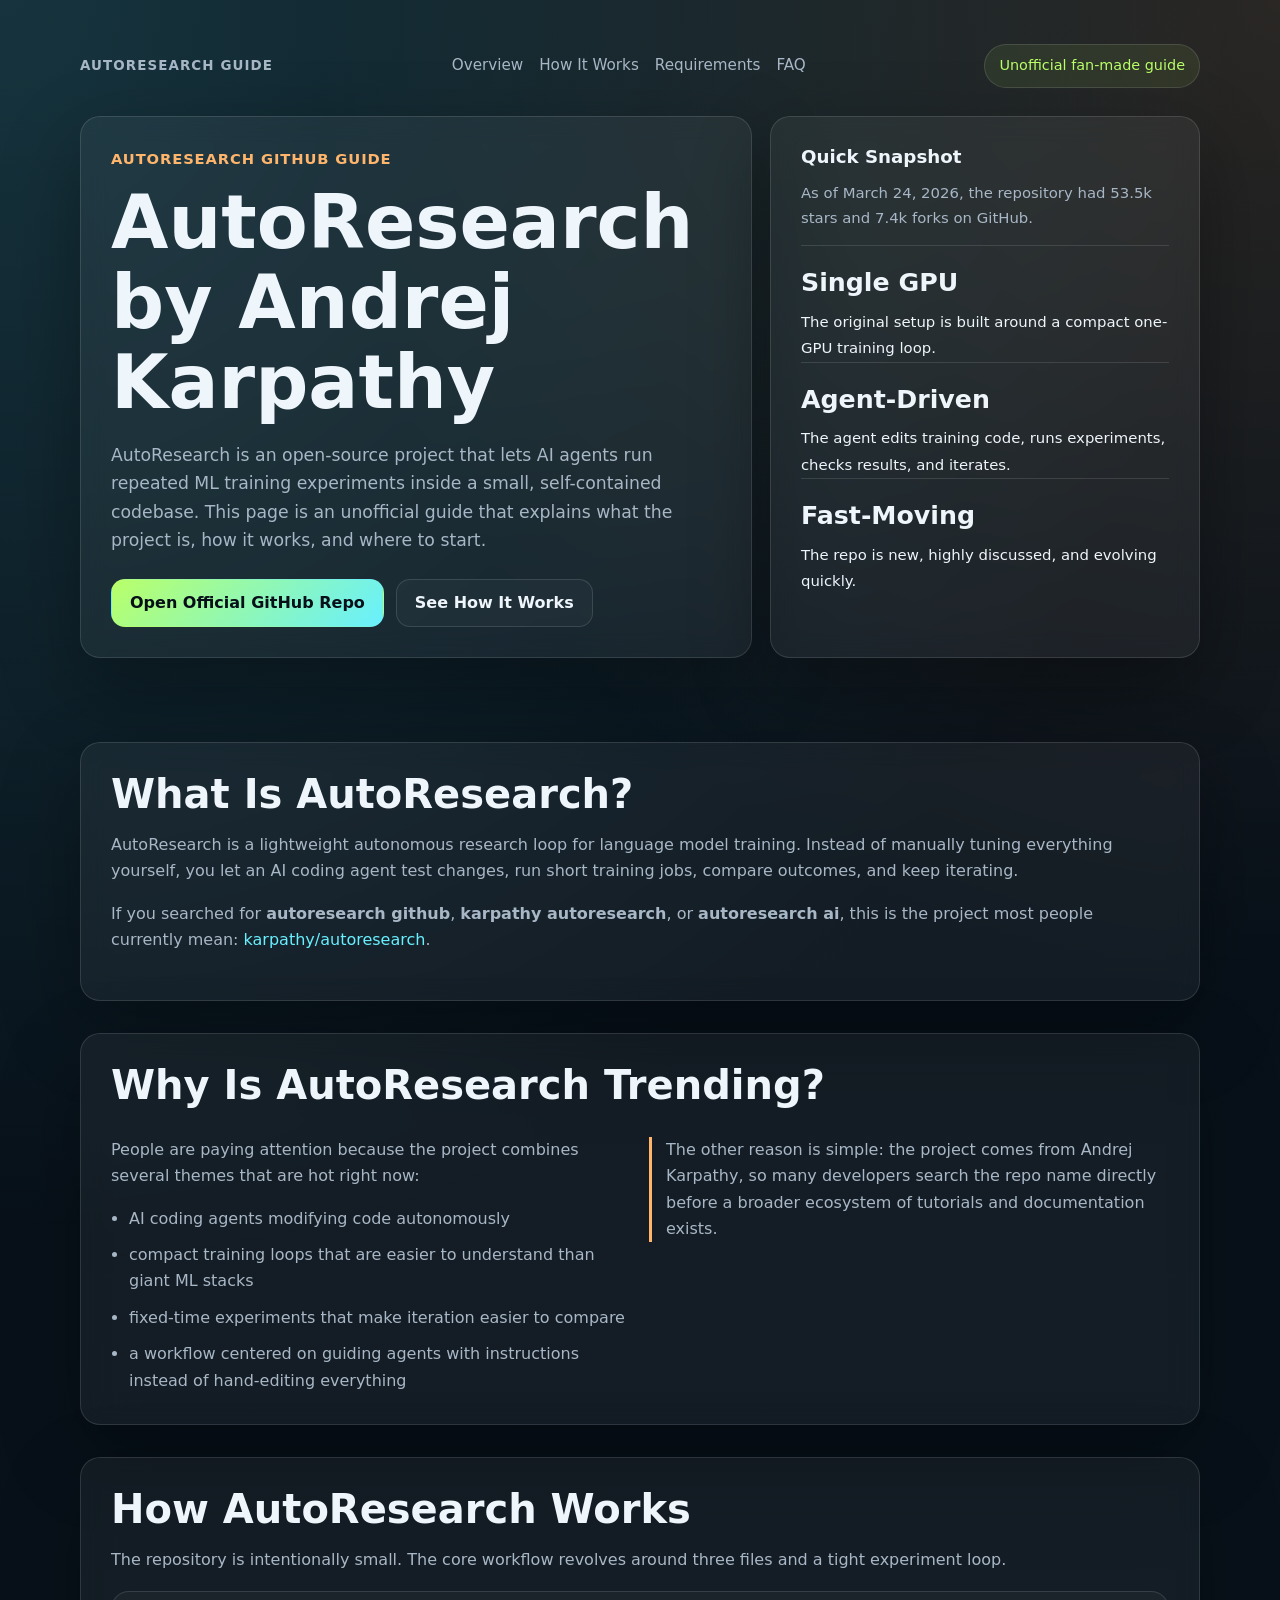
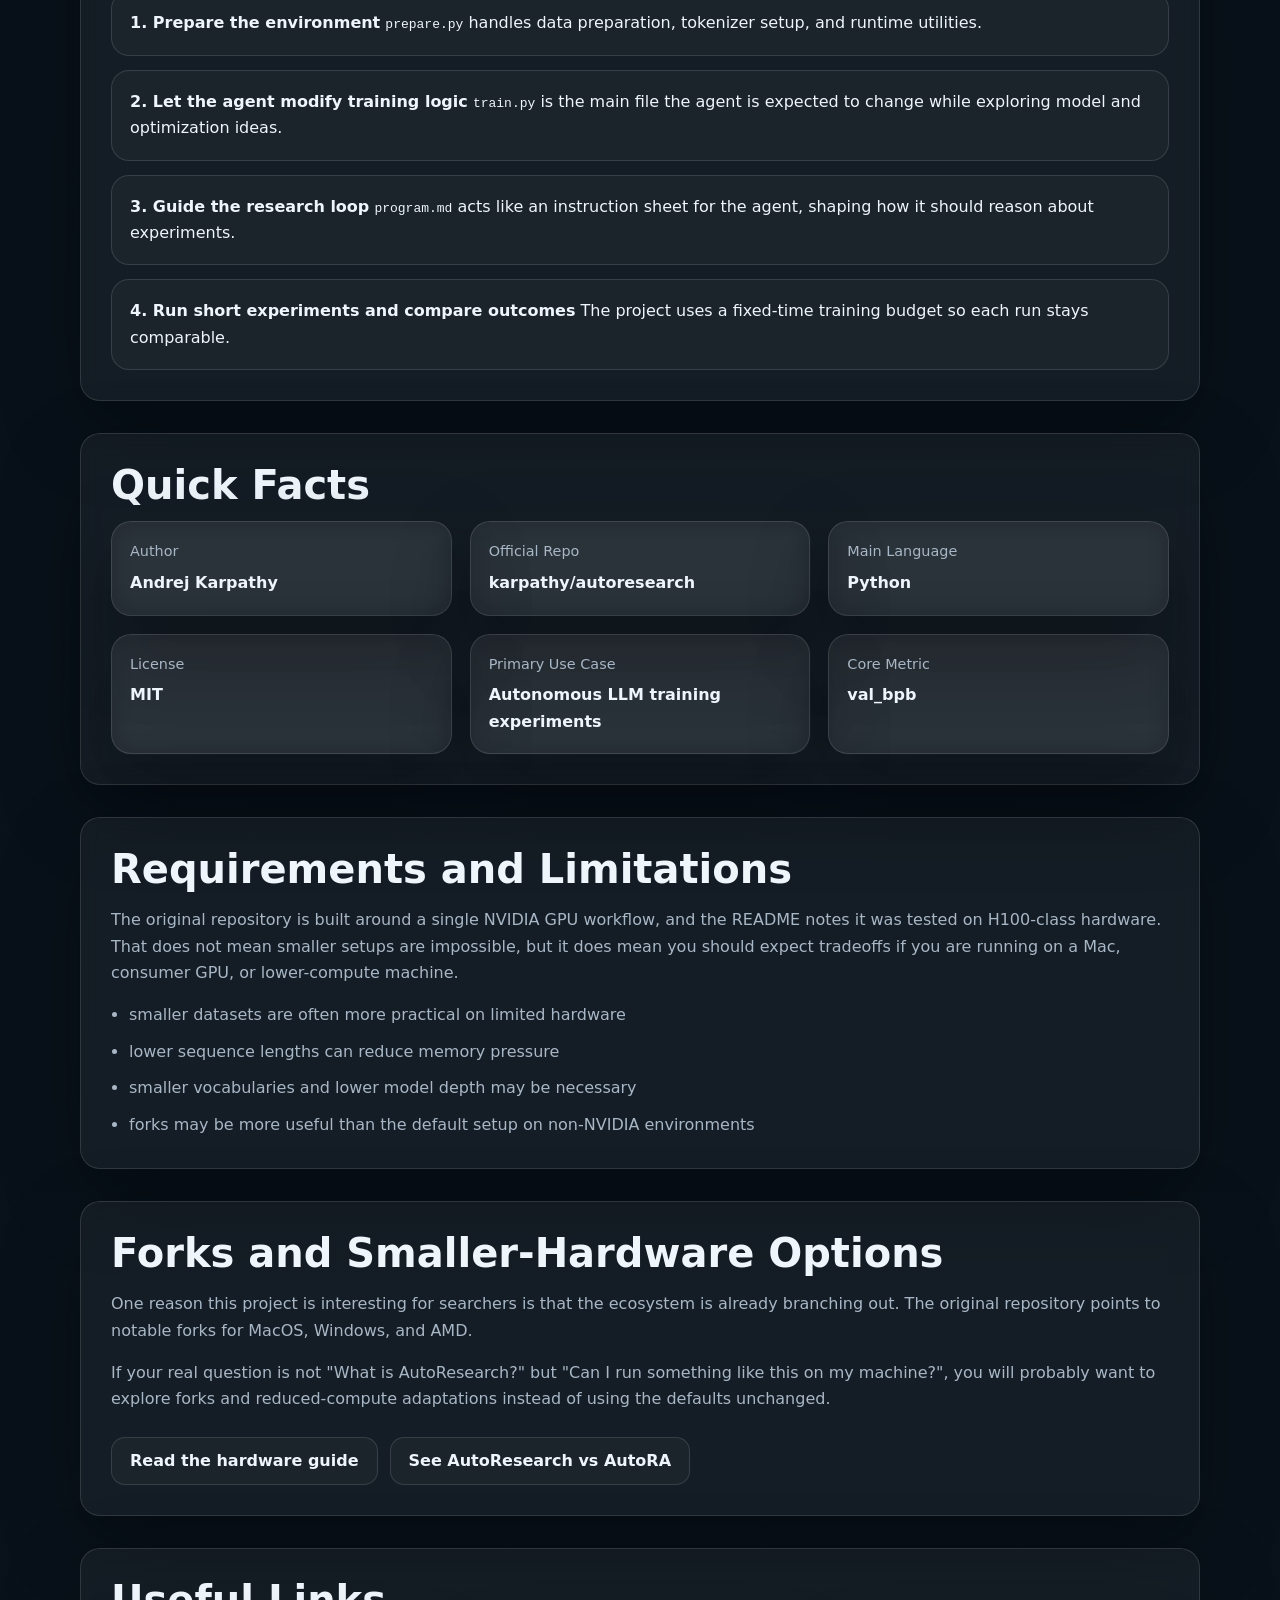
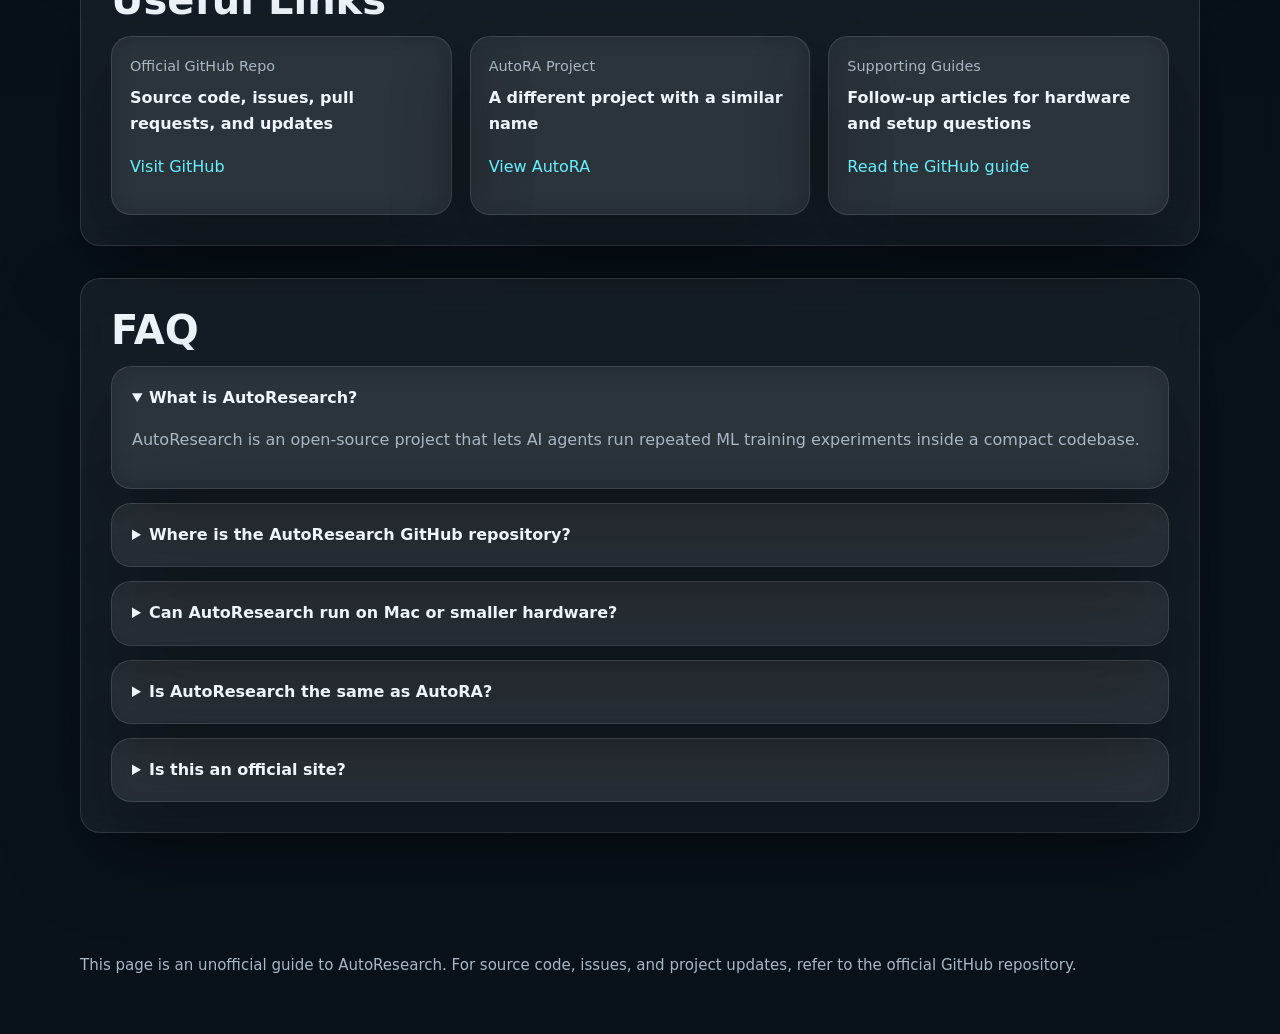
==== index.html @ ba23adde "Initial AutoResearch guide site" ====
<!DOCTYPE html>
<html lang="en">
<head>
  <meta charset="utf-8">
  <meta name="viewport" content="width=device-width, initial-scale=1">
  <title>AutoResearch by Andrej Karpathy: GitHub, How It Works, Setup & Forks</title>
  <meta name="description" content="Learn what AutoResearch is, how Karpathy's GitHub project works, what hardware it needs, notable forks, and where to start.">
  <link rel="canonical" href="https://autoresearch-guide.pages.dev/">
  <meta property="og:title" content="AutoResearch by Andrej Karpathy">
  <meta property="og:description" content="An unofficial guide to Karpathy's AutoResearch project: GitHub link, workflow, requirements, forks, and FAQs.">
  <meta property="og:type" content="website">
  <meta property="og:url" content="https://autoresearch-guide.pages.dev/">
  <meta property="og:site_name" content="AutoResearch Guide">
  <link rel="icon" href="/favicon.svg" type="image/svg+xml">
  <link rel="stylesheet" href="/styles.css">
  <script type="application/ld+json">
    {
      "@context": "https://schema.org",
      "@type": "FAQPage",
      "mainEntity": [
        {
          "@type": "Question",
          "name": "What is AutoResearch?",
          "acceptedAnswer": {
            "@type": "Answer",
            "text": "AutoResearch is an open-source project by Andrej Karpathy that lets AI agents run repeated machine learning experiments inside a compact training setup."
          }
        },
        {
          "@type": "Question",
          "name": "Where is the AutoResearch GitHub repository?",
          "acceptedAnswer": {
            "@type": "Answer",
            "text": "The repository most people are looking for is github.com/karpathy/autoresearch."
          }
        },
        {
          "@type": "Question",
          "name": "Can AutoResearch run on Mac or smaller hardware?",
          "acceptedAnswer": {
            "@type": "Answer",
            "text": "The default setup assumes a single NVIDIA GPU, but many users explore forks and smaller-compute adaptations for Mac, Windows, AMD, and lower-power hardware."
          }
        },
        {
          "@type": "Question",
          "name": "Is AutoResearch the same as AutoRA?",
          "acceptedAnswer": {
            "@type": "Answer",
            "text": "No. AutoResearch by Karpathy and AutoRA are different projects with different goals."
          }
        }
      ]
    }
  </script>
</head>
<body>
  <header class="hero">
    <div class="container">
      <div class="topbar">
        <div class="brand">AutoResearch Guide</div>
        <nav>
          <a href="#what-is-autoresearch">Overview</a>
          <a href="#how-it-works">How It Works</a>
          <a href="#requirements">Requirements</a>
          <a href="#faq">FAQ</a>
        </nav>
        <div class="pill">Unofficial fan-made guide</div>
      </div>

      <div class="hero-grid">
        <div class="hero-copy">
          <div class="eyebrow">AutoResearch GitHub Guide</div>
          <h1>AutoResearch by Andrej Karpathy</h1>
          <p class="lead">
            AutoResearch is an open-source project that lets AI agents run repeated ML training
            experiments inside a small, self-contained codebase. This page is an unofficial guide
            that explains what the project is, how it works, and where to start.
          </p>
          <div class="actions">
            <a class="btn btn-primary" href="https://github.com/karpathy/autoresearch" target="_blank" rel="noopener">Open Official GitHub Repo</a>
            <a class="btn btn-secondary" href="#how-it-works">See How It Works</a>
          </div>
        </div>

        <aside class="hero-side">
          <h3>Quick Snapshot</h3>
          <p class="mini">As of March 24, 2026, the repository had 53.5k stars and 7.4k forks on GitHub.</p>
          <div class="stat">
            <strong>Single GPU</strong>
            <span class="mini">The original setup is built around a compact one-GPU training loop.</span>
          </div>
          <div class="stat">
            <strong>Agent-Driven</strong>
            <span class="mini">The agent edits training code, runs experiments, checks results, and iterates.</span>
          </div>
          <div class="stat">
            <strong>Fast-Moving</strong>
            <span class="mini">The repo is new, highly discussed, and evolving quickly.</span>
          </div>
        </aside>
      </div>
    </div>
  </header>

  <main>
    <section id="what-is-autoresearch">
      <div class="container">
        <div class="card">
          <h2>What Is AutoResearch?</h2>
          <p>
            AutoResearch is a lightweight autonomous research loop for language model training. Instead of
            manually tuning everything yourself, you let an AI coding agent test changes, run short training jobs,
            compare outcomes, and keep iterating.
          </p>
          <p>
            If you searched for <strong>autoresearch github</strong>, <strong>karpathy autoresearch</strong>,
            or <strong>autoresearch ai</strong>, this is the project most people currently mean:
            <a href="https://github.com/karpathy/autoresearch" target="_blank" rel="noopener">karpathy/autoresearch</a>.
          </p>
        </div>
      </div>
    </section>

    <section id="why-trending">
      <div class="container">
        <div class="card">
          <h2>Why Is AutoResearch Trending?</h2>
          <div class="grid-2">
            <div>
              <p>People are paying attention because the project combines several themes that are hot right now:</p>
              <ul>
                <li>AI coding agents modifying code autonomously</li>
                <li>compact training loops that are easier to understand than giant ML stacks</li>
                <li>fixed-time experiments that make iteration easier to compare</li>
                <li>a workflow centered on guiding agents with instructions instead of hand-editing everything</li>
              </ul>
            </div>
            <div>
              <p class="note">
                The other reason is simple: the project comes from Andrej Karpathy, so many developers search the repo
                name directly before a broader ecosystem of tutorials and documentation exists.
              </p>
            </div>
          </div>
        </div>
      </div>
    </section>

    <section id="how-it-works">
      <div class="container">
        <div class="card">
          <h2>How AutoResearch Works</h2>
          <p>
            The repository is intentionally small. The core workflow revolves around three files and a tight experiment loop.
          </p>
          <div class="steps">
            <div class="step">
              <strong>1. Prepare the environment</strong>
              <span><code>prepare.py</code> handles data preparation, tokenizer setup, and runtime utilities.</span>
            </div>
            <div class="step">
              <strong>2. Let the agent modify training logic</strong>
              <span><code>train.py</code> is the main file the agent is expected to change while exploring model and optimization ideas.</span>
            </div>
            <div class="step">
              <strong>3. Guide the research loop</strong>
              <span><code>program.md</code> acts like an instruction sheet for the agent, shaping how it should reason about experiments.</span>
            </div>
            <div class="step">
              <strong>4. Run short experiments and compare outcomes</strong>
              <span>The project uses a fixed-time training budget so each run stays comparable.</span>
            </div>
          </div>
        </div>
      </div>
    </section>

    <section id="quick-facts">
      <div class="container">
        <div class="card">
          <h2>Quick Facts</h2>
          <div class="facts">
            <div class="fact">
              <span class="label">Author</span>
              <strong>Andrej Karpathy</strong>
            </div>
            <div class="fact">
              <span class="label">Official Repo</span>
              <strong>karpathy/autoresearch</strong>
            </div>
            <div class="fact">
              <span class="label">Main Language</span>
              <strong>Python</strong>
            </div>
            <div class="fact">
              <span class="label">License</span>
              <strong>MIT</strong>
            </div>
            <div class="fact">
              <span class="label">Primary Use Case</span>
              <strong>Autonomous LLM training experiments</strong>
            </div>
            <div class="fact">
              <span class="label">Core Metric</span>
              <strong>val_bpb</strong>
            </div>
          </div>
        </div>
      </div>
    </section>

    <section id="requirements">
      <div class="container">
        <div class="card">
          <h2>Requirements and Limitations</h2>
          <p>
            The original repository is built around a single NVIDIA GPU workflow, and the README notes it was tested on
            H100-class hardware. That does not mean smaller setups are impossible, but it does mean you should expect
            tradeoffs if you are running on a Mac, consumer GPU, or lower-compute machine.
          </p>
          <ul>
            <li>smaller datasets are often more practical on limited hardware</li>
            <li>lower sequence lengths can reduce memory pressure</li>
            <li>smaller vocabularies and lower model depth may be necessary</li>
            <li>forks may be more useful than the default setup on non-NVIDIA environments</li>
          </ul>
        </div>
      </div>
    </section>

    <section id="forks">
      <div class="container">
        <div class="card">
          <h2>Forks and Smaller-Hardware Options</h2>
          <p>
            One reason this project is interesting for searchers is that the ecosystem is already branching out.
            The original repository points to notable forks for MacOS, Windows, and AMD.
          </p>
          <p>
            If your real question is not "What is AutoResearch?" but "Can I run something like this on my machine?",
            you will probably want to explore forks and reduced-compute adaptations instead of using the defaults unchanged.
          </p>
          <div class="actions">
            <a class="btn btn-secondary" href="/run-autoresearch-on-mac-or-small-gpus/">Read the hardware guide</a>
            <a class="btn btn-secondary" href="/autoresearch-vs-autora/">See AutoResearch vs AutoRA</a>
          </div>
        </div>
      </div>
    </section>

    <section id="community">
      <div class="container">
        <div class="card">
          <h2>Useful Links</h2>
          <div class="grid-3">
            <div class="fact">
              <span class="label">Official GitHub Repo</span>
              <strong>Source code, issues, pull requests, and updates</strong>
              <p><a href="https://github.com/karpathy/autoresearch" target="_blank" rel="noopener">Visit GitHub</a></p>
            </div>
            <div class="fact">
              <span class="label">AutoRA Project</span>
              <strong>A different project with a similar name</strong>
              <p><a href="https://github.com/AutoResearch/autora" target="_blank" rel="noopener">View AutoRA</a></p>
            </div>
            <div class="fact">
              <span class="label">Supporting Guides</span>
              <strong>Follow-up articles for hardware and setup questions</strong>
              <p><a href="/autoresearch-github-guide/">Read the GitHub guide</a></p>
            </div>
          </div>
        </div>
      </div>
    </section>

    <section id="faq">
      <div class="container">
        <div class="card faq">
          <h2>FAQ</h2>
          <details open>
            <summary>What is AutoResearch?</summary>
            <p>AutoResearch is an open-source project that lets AI agents run repeated ML training experiments inside a compact codebase.</p>
          </details>
          <details>
            <summary>Where is the AutoResearch GitHub repository?</summary>
            <p>The repository most people are looking for is <a href="https://github.com/karpathy/autoresearch" target="_blank" rel="noopener">github.com/karpathy/autoresearch</a>.</p>
          </details>
          <details>
            <summary>Can AutoResearch run on Mac or smaller hardware?</summary>
            <p>Not with the original defaults in every case. Many people look to forks and lower-compute adaptations for Mac, Windows, AMD, and smaller GPUs.</p>
          </details>
          <details>
            <summary>Is AutoResearch the same as AutoRA?</summary>
            <p>No. They are different projects.</p>
          </details>
          <details>
            <summary>Is this an official site?</summary>
            <p>No. This is an unofficial fan-made guide and is not affiliated with Andrej Karpathy or the project maintainers.</p>
          </details>
        </div>
      </div>
    </section>
  </main>

  <footer>
    <div class="container">
      This page is an unofficial guide to AutoResearch. For source code, issues, and project updates, refer to the
      official GitHub repository.
    </div>
  </footer>
</body>
</html>
---- styles.css ----
:root {
  --bg: #09121b;
  --bg-soft: #0f1b28;
  --surface: rgba(255, 255, 255, 0.05);
  --surface-strong: rgba(255, 255, 255, 0.08);
  --line: rgba(255, 255, 255, 0.12);
  --text: #eef5fb;
  --muted: #a8b7c6;
  --brand: #68f0ff;
  --accent: #b9ff68;
  --warm: #ffb56b;
  --danger: #ff8f8f;
  --shadow: 0 28px 80px rgba(0, 0, 0, 0.32);
  --radius: 20px;
  --content: 1120px;
}

* {
  box-sizing: border-box;
}

html {
  scroll-behavior: smooth;
}

body {
  margin: 0;
  font-family: Inter, ui-sans-serif, system-ui, -apple-system, BlinkMacSystemFont, "Segoe UI", sans-serif;
  color: var(--text);
  background:
    radial-gradient(circle at top left, rgba(104, 240, 255, 0.16), transparent 28%),
    radial-gradient(circle at top right, rgba(255, 181, 107, 0.14), transparent 22%),
    linear-gradient(180deg, #071019 0%, #09121b 100%);
  line-height: 1.65;
}

a {
  color: var(--brand);
  text-decoration: none;
}

a:hover {
  text-decoration: underline;
}

img {
  max-width: 100%;
  display: block;
}

.container {
  width: min(var(--content), calc(100% - 32px));
  margin: 0 auto;
}

.topbar {
  display: flex;
  justify-content: space-between;
  align-items: center;
  gap: 16px;
  padding: 20px 0 28px;
}

.brand {
  font-size: 0.84rem;
  font-weight: 800;
  color: var(--muted);
  letter-spacing: 0.08em;
  text-transform: uppercase;
}

.topbar nav {
  display: flex;
  flex-wrap: wrap;
  gap: 16px;
}

.topbar nav a {
  color: var(--muted);
  font-size: 0.95rem;
}

.pill {
  display: inline-flex;
  align-items: center;
  gap: 8px;
  padding: 9px 14px;
  border-radius: 999px;
  border: 1px solid var(--line);
  background: rgba(185, 255, 104, 0.08);
  color: var(--accent);
  font-size: 0.9rem;
}

.hero {
  padding: 24px 0 68px;
}

.hero-grid,
.grid-2,
.grid-3,
.facts {
  display: grid;
  gap: 18px;
}

.hero-grid {
  grid-template-columns: 1.25fr 0.8fr;
}

.grid-2 {
  grid-template-columns: repeat(2, minmax(0, 1fr));
}

.grid-3,
.facts {
  grid-template-columns: repeat(3, minmax(0, 1fr));
}

.card,
.hero-copy,
.hero-side,
.fact,
.faq details {
  background: var(--surface);
  border: 1px solid var(--line);
  border-radius: var(--radius);
  box-shadow: var(--shadow);
  backdrop-filter: blur(12px);
}

.hero-copy,
.hero-side,
.card {
  padding: 30px;
}

.eyebrow {
  color: var(--warm);
  font-size: 0.92rem;
  font-weight: 800;
  letter-spacing: 0.06em;
  text-transform: uppercase;
  margin-bottom: 12px;
}

h1,
h2,
h3 {
  margin: 0 0 14px;
  line-height: 1.08;
}

h1 {
  font-size: clamp(2.6rem, 5.8vw, 4.8rem);
  max-width: 10ch;
}

h2 {
  font-size: clamp(1.7rem, 4vw, 2.5rem);
}

h3 {
  font-size: 1.14rem;
}

p,
li {
  color: var(--muted);
}

.lead {
  font-size: 1.08rem;
  max-width: 65ch;
}

.actions {
  display: flex;
  flex-wrap: wrap;
  gap: 12px;
  margin-top: 24px;
}

.btn {
  display: inline-flex;
  align-items: center;
  justify-content: center;
  min-height: 48px;
  padding: 0 18px;
  border-radius: 14px;
  font-weight: 700;
  border: 1px solid transparent;
  transition: transform 0.18s ease, border-color 0.18s ease, background 0.18s ease;
}

.btn:hover {
  transform: translateY(-1px);
  text-decoration: none;
}

.btn-primary {
  background: linear-gradient(135deg, var(--accent), var(--brand));
  color: #071019;
}

.btn-secondary {
  background: rgba(255, 255, 255, 0.03);
  border-color: var(--line);
  color: var(--text);
}

.mini {
  font-size: 0.93rem;
}

.stat {
  border-top: 1px solid var(--line);
  padding-top: 16px;
}

.stat strong {
  display: block;
  font-size: 1.58rem;
  color: var(--text);
  margin-bottom: 5px;
}

main {
  padding-bottom: 80px;
}

section {
  padding: 16px 0;
}

ul {
  padding-left: 18px;
  margin: 0;
}

li + li {
  margin-top: 10px;
}

.steps {
  display: grid;
  gap: 14px;
  margin-top: 18px;
}

.step {
  padding: 18px;
  border-radius: 18px;
  border: 1px solid var(--line);
  background: rgba(255, 255, 255, 0.03);
}

.step strong,
.fact strong {
  color: var(--text);
}

.fact {
  padding: 18px;
}

.fact .label {
  display: block;
  font-size: 0.9rem;
  color: var(--muted);
  margin-bottom: 6px;
}

.note {
  padding-left: 14px;
  border-left: 3px solid var(--warm);
}

.faq details {
  padding: 18px 20px;
}

.faq details + details {
  margin-top: 14px;
}

.faq summary {
  cursor: pointer;
  font-weight: 700;
  color: var(--text);
}

.article-hero {
  padding: 28px 0 34px;
}

.article-hero h1 {
  max-width: none;
}

.article {
  display: grid;
  grid-template-columns: minmax(0, 1fr) 280px;
  gap: 20px;
  align-items: start;
}

.article aside {
  position: sticky;
  top: 20px;
}

.article aside .card,
.article .card {
  padding: 24px;
}

.article aside ul {
  list-style: none;
  padding: 0;
}

.article aside li + li {
  margin-top: 10px;
}

.breadcrumbs {
  margin-bottom: 14px;
  color: var(--muted);
  font-size: 0.95rem;
}

.breadcrumbs a {
  color: var(--muted);
}

footer {
  padding: 24px 0 56px;
  color: var(--muted);
  font-size: 0.94rem;
}

@media (max-width: 940px) {
  .hero-grid,
  .grid-2,
  .grid-3,
  .facts,
  .article {
    grid-template-columns: 1fr;
  }

  .hero-copy,
  .hero-side,
  .card,
  .article aside .card,
  .article .card {
    padding: 24px;
  }

  .topbar {
    flex-direction: column;
    align-items: flex-start;
  }

  .article aside {
    position: static;
  }
}
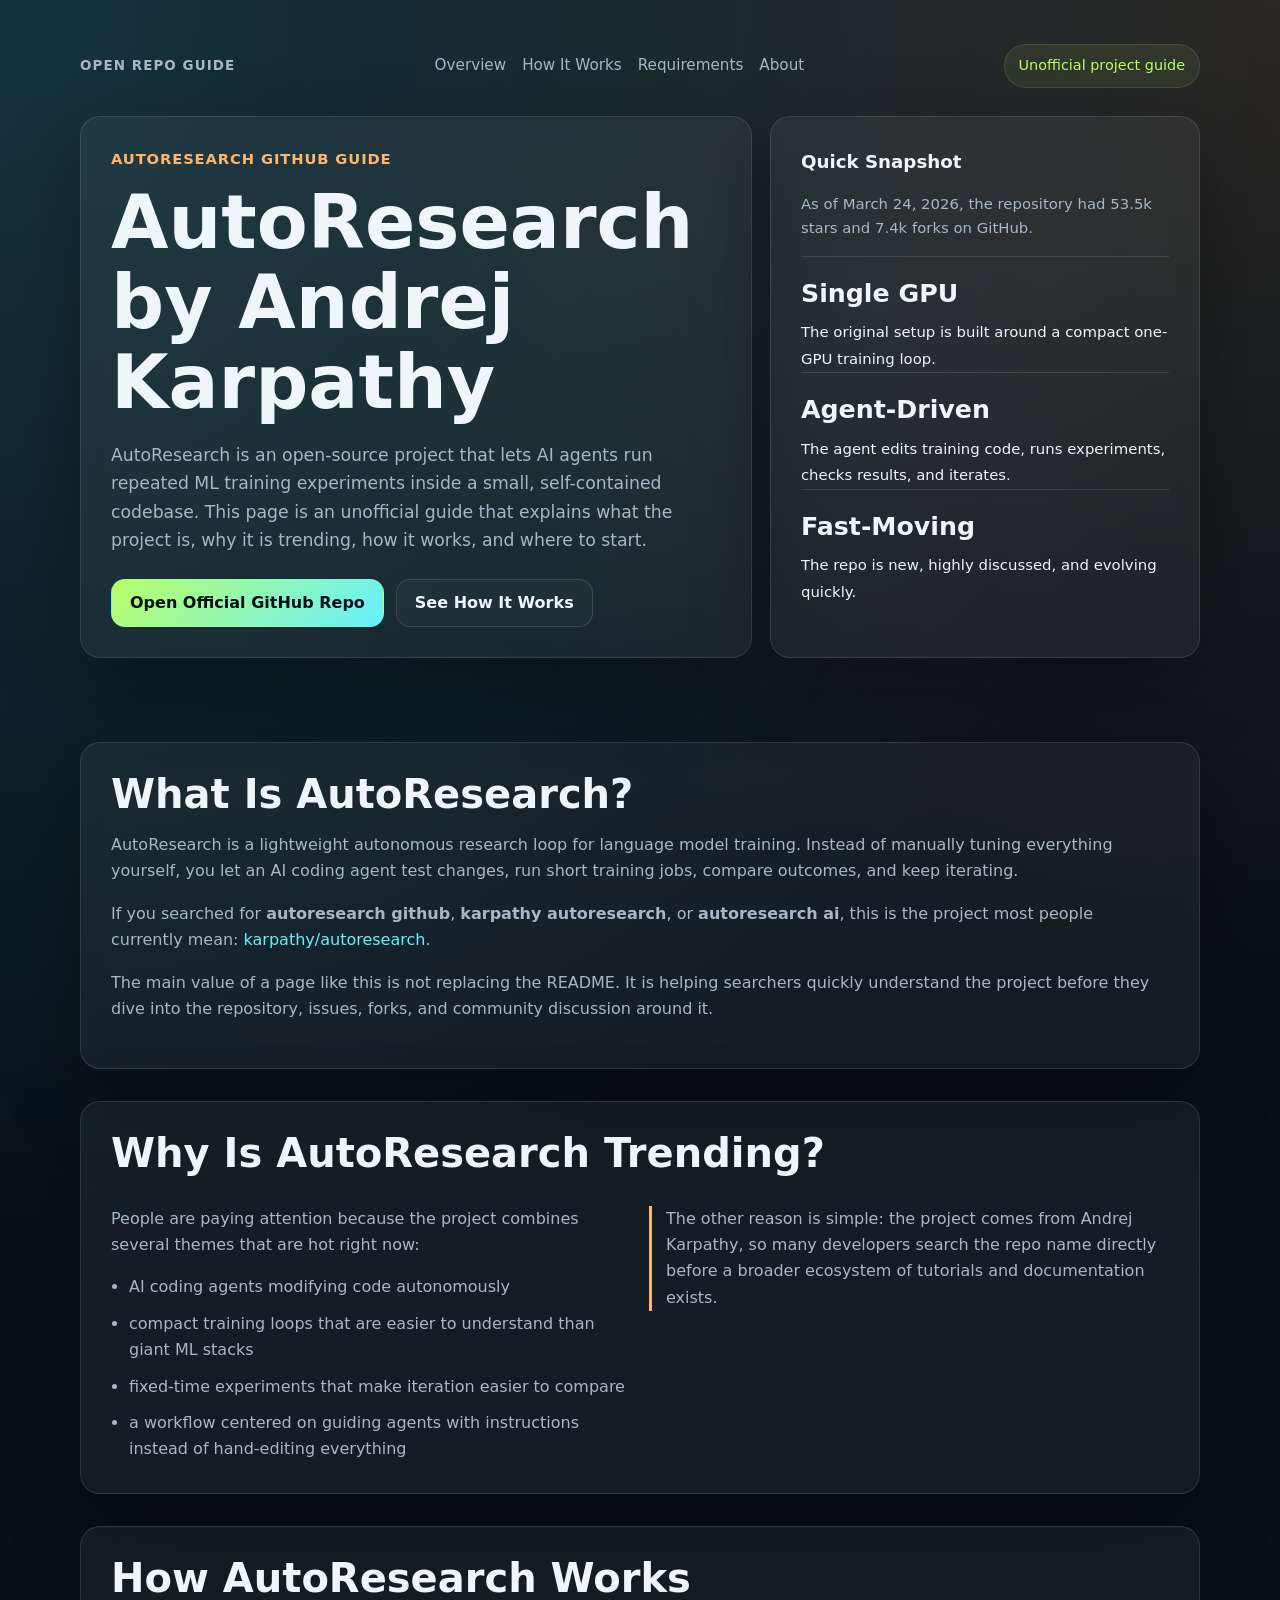
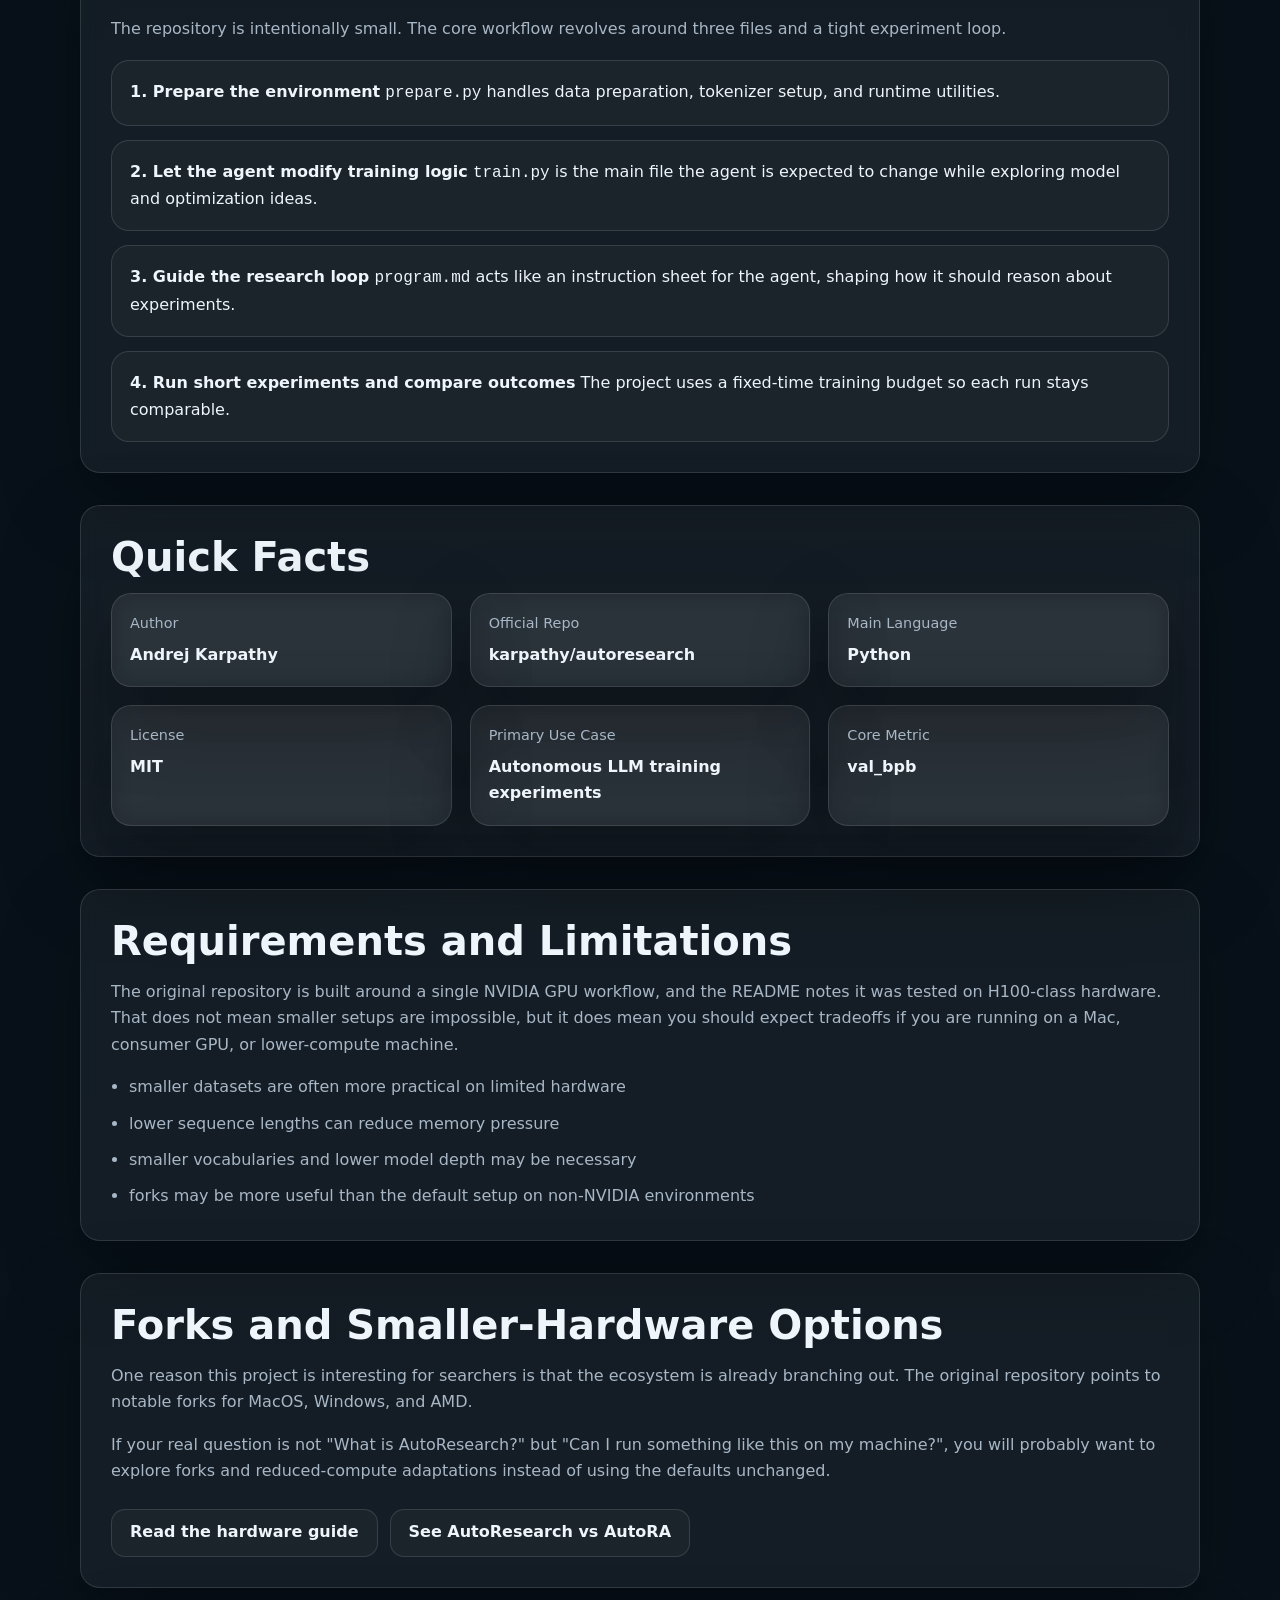
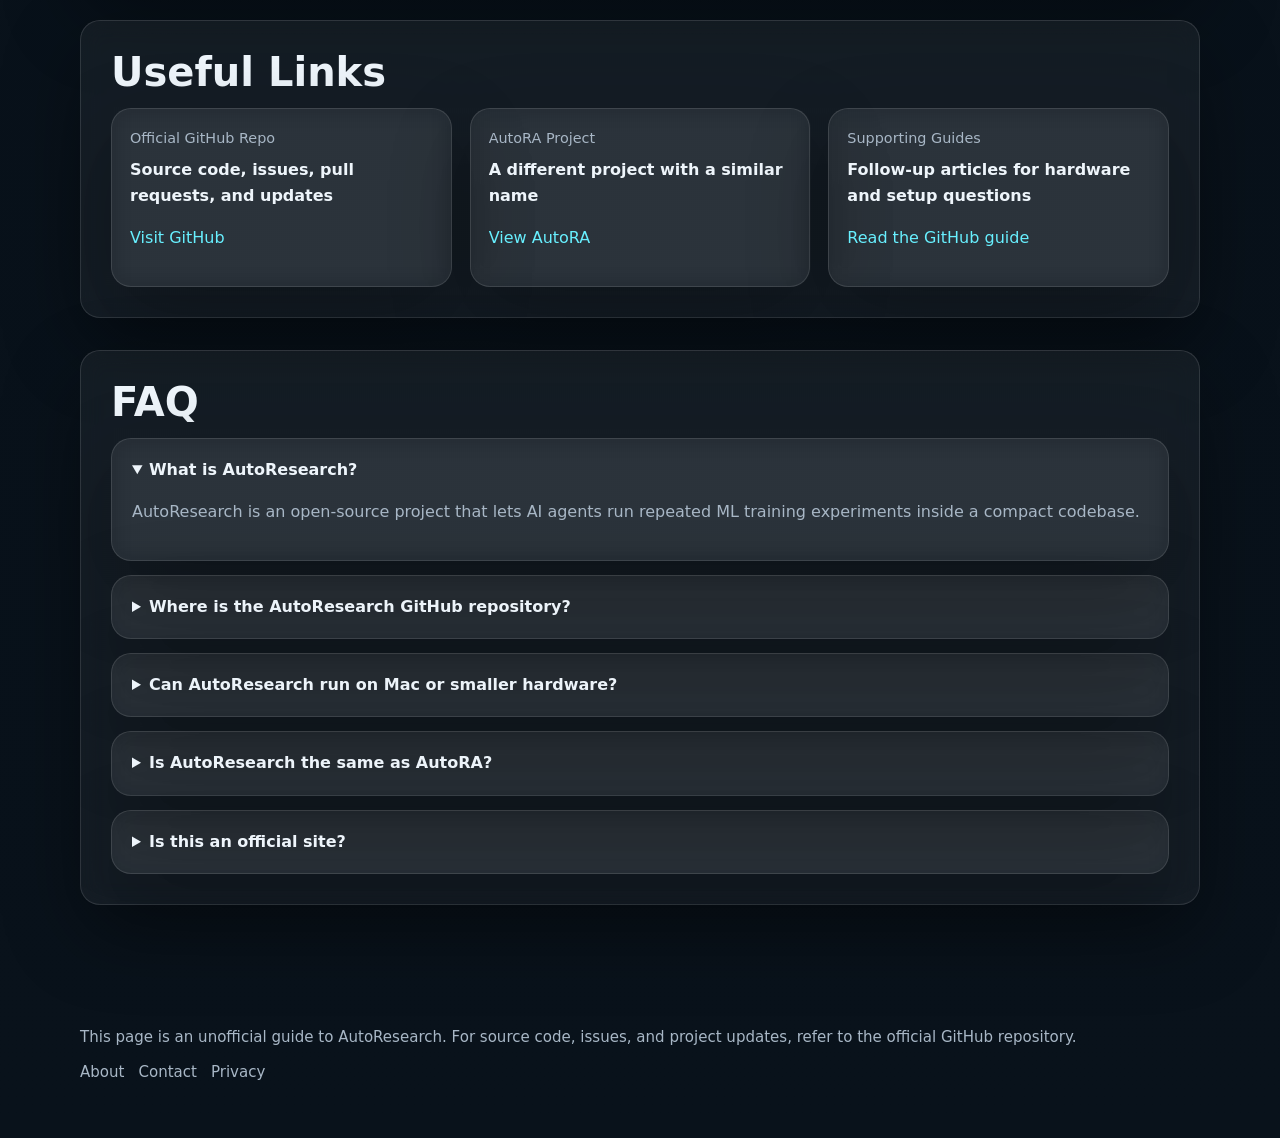
==== commit c71fbaf3: "Improve SEO foundations and site trust pages" ====
--- a/index.html
+++ b/index.html
@@ -3,52 +3,78 @@
 <head>
   <meta charset="utf-8">
   <meta name="viewport" content="width=device-width, initial-scale=1">
-  <title>AutoResearch by Andrej Karpathy: GitHub, How It Works, Setup & Forks</title>
-  <meta name="description" content="Learn what AutoResearch is, how Karpathy's GitHub project works, what hardware it needs, notable forks, and where to start.">
-  <link rel="canonical" href="https://autoresearch-guide.pages.dev/">
-  <meta property="og:title" content="AutoResearch by Andrej Karpathy">
-  <meta property="og:description" content="An unofficial guide to Karpathy's AutoResearch project: GitHub link, workflow, requirements, forks, and FAQs.">
-  <meta property="og:type" content="website">
-  <meta property="og:url" content="https://autoresearch-guide.pages.dev/">
-  <meta property="og:site_name" content="AutoResearch Guide">
+  <title>AutoResearch by Andrej Karpathy: GitHub Guide</title>
+  <meta name="description" content="Learn what AutoResearch is, how Karpathy's GitHub project works, what hardware it needs, and where to start with this unofficial guide.">
+  <meta name="author" content="Open Repo Guide">
+  <meta name="robots" content="index,follow">
+  <link rel="canonical" href="https://openrepoguide.com/">
+  <meta property="og:title" content="AutoResearch by Andrej Karpathy: GitHub Guide">
+  <meta property="og:description" content="An unofficial guide to AutoResearch, including GitHub links, setup notes, notable forks, and FAQs.">
+  <meta property="og:type" content="article">
+  <meta property="og:url" content="https://openrepoguide.com/">
+  <meta property="og:site_name" content="Open Repo Guide">
+  <meta property="og:image" content="https://openrepoguide.com/og-cover.svg">
+  <meta name="twitter:card" content="summary_large_image">
+  <meta name="twitter:title" content="AutoResearch by Andrej Karpathy: GitHub Guide">
+  <meta name="twitter:description" content="An unofficial guide to AutoResearch, including GitHub links, setup notes, notable forks, and FAQs.">
+  <meta name="twitter:image" content="https://openrepoguide.com/og-cover.svg">
   <link rel="icon" href="/favicon.svg" type="image/svg+xml">
   <link rel="stylesheet" href="/styles.css">
   <script type="application/ld+json">
     {
       "@context": "https://schema.org",
-      "@type": "FAQPage",
-      "mainEntity": [
+      "@graph": [
         {
-          "@type": "Question",
-          "name": "What is AutoResearch?",
-          "acceptedAnswer": {
-            "@type": "Answer",
-            "text": "AutoResearch is an open-source project by Andrej Karpathy that lets AI agents run repeated machine learning experiments inside a compact training setup."
-          }
+          "@type": "Organization",
+          "name": "Open Repo Guide",
+          "url": "https://openrepoguide.com/"
         },
         {
-          "@type": "Question",
-          "name": "Where is the AutoResearch GitHub repository?",
-          "acceptedAnswer": {
-            "@type": "Answer",
-            "text": "The repository most people are looking for is github.com/karpathy/autoresearch."
-          }
+          "@type": "WebSite",
+          "name": "Open Repo Guide",
+          "url": "https://openrepoguide.com/"
         },
         {
-          "@type": "Question",
-          "name": "Can AutoResearch run on Mac or smaller hardware?",
-          "acceptedAnswer": {
-            "@type": "Answer",
-            "text": "The default setup assumes a single NVIDIA GPU, but many users explore forks and smaller-compute adaptations for Mac, Windows, AMD, and lower-power hardware."
-          }
+          "@type": "WebPage",
+          "name": "AutoResearch by Andrej Karpathy: GitHub Guide",
+          "url": "https://openrepoguide.com/"
         },
         {
-          "@type": "Question",
-          "name": "Is AutoResearch the same as AutoRA?",
-          "acceptedAnswer": {
-            "@type": "Answer",
-            "text": "No. AutoResearch by Karpathy and AutoRA are different projects with different goals."
-          }
+          "@type": "FAQPage",
+          "mainEntity": [
+            {
+              "@type": "Question",
+              "name": "What is AutoResearch?",
+              "acceptedAnswer": {
+                "@type": "Answer",
+                "text": "AutoResearch is an open-source project by Andrej Karpathy that lets AI agents run repeated machine learning experiments inside a compact training setup."
+              }
+            },
+            {
+              "@type": "Question",
+              "name": "Where is the AutoResearch GitHub repository?",
+              "acceptedAnswer": {
+                "@type": "Answer",
+                "text": "The repository most people are looking for is github.com/karpathy/autoresearch."
+              }
+            },
+            {
+              "@type": "Question",
+              "name": "Can AutoResearch run on Mac or smaller hardware?",
+              "acceptedAnswer": {
+                "@type": "Answer",
+                "text": "The default setup assumes a single NVIDIA GPU, but many users explore forks and smaller-compute adaptations for Mac, Windows, AMD, and lower-power hardware."
+              }
+            },
+            {
+              "@type": "Question",
+              "name": "Is AutoResearch the same as AutoRA?",
+              "acceptedAnswer": {
+                "@type": "Answer",
+                "text": "No. AutoResearch by Karpathy and AutoRA are different projects with different goals."
+              }
+            }
+          ]
         }
       ]
     }
@@ -58,14 +84,14 @@
   <header class="hero">
     <div class="container">
       <div class="topbar">
-        <div class="brand">AutoResearch Guide</div>
+        <div class="brand">Open Repo Guide</div>
         <nav>
           <a href="#what-is-autoresearch">Overview</a>
           <a href="#how-it-works">How It Works</a>
           <a href="#requirements">Requirements</a>
-          <a href="#faq">FAQ</a>
+          <a href="/about/">About</a>
         </nav>
-        <div class="pill">Unofficial fan-made guide</div>
+        <div class="pill">Unofficial project guide</div>
       </div>
 
       <div class="hero-grid">
@@ -73,9 +99,9 @@
           <div class="eyebrow">AutoResearch GitHub Guide</div>
           <h1>AutoResearch by Andrej Karpathy</h1>
           <p class="lead">
-            AutoResearch is an open-source project that lets AI agents run repeated ML training
-            experiments inside a small, self-contained codebase. This page is an unofficial guide
-            that explains what the project is, how it works, and where to start.
+            AutoResearch is an open-source project that lets AI agents run repeated ML training experiments inside a small,
+            self-contained codebase. This page is an unofficial guide that explains what the project is, why it is trending,
+            how it works, and where to start.
           </p>
           <div class="actions">
             <a class="btn btn-primary" href="https://github.com/karpathy/autoresearch" target="_blank" rel="noopener">Open Official GitHub Repo</a>
@@ -84,7 +110,7 @@
         </div>
 
         <aside class="hero-side">
-          <h3>Quick Snapshot</h3>
+          <div class="hero-side-title">Quick Snapshot</div>
           <p class="mini">As of March 24, 2026, the repository had 53.5k stars and 7.4k forks on GitHub.</p>
           <div class="stat">
             <strong>Single GPU</strong>
@@ -109,14 +135,18 @@
         <div class="card">
           <h2>What Is AutoResearch?</h2>
           <p>
-            AutoResearch is a lightweight autonomous research loop for language model training. Instead of
-            manually tuning everything yourself, you let an AI coding agent test changes, run short training jobs,
-            compare outcomes, and keep iterating.
-          </p>
-          <p>
-            If you searched for <strong>autoresearch github</strong>, <strong>karpathy autoresearch</strong>,
-            or <strong>autoresearch ai</strong>, this is the project most people currently mean:
+            AutoResearch is a lightweight autonomous research loop for language model training. Instead of manually tuning
+            everything yourself, you let an AI coding agent test changes, run short training jobs, compare outcomes, and
+            keep iterating.
+          </p>
+          <p>
+            If you searched for <strong>autoresearch github</strong>, <strong>karpathy autoresearch</strong>, or
+            <strong>autoresearch ai</strong>, this is the project most people currently mean:
             <a href="https://github.com/karpathy/autoresearch" target="_blank" rel="noopener">karpathy/autoresearch</a>.
+          </p>
+          <p>
+            The main value of a page like this is not replacing the README. It is helping searchers quickly understand the
+            project before they dive into the repository, issues, forks, and community discussion around it.
           </p>
         </div>
       </div>
@@ -138,8 +168,8 @@
             </div>
             <div>
               <p class="note">
-                The other reason is simple: the project comes from Andrej Karpathy, so many developers search the repo
-                name directly before a broader ecosystem of tutorials and documentation exists.
+                The other reason is simple: the project comes from Andrej Karpathy, so many developers search the repo name
+                directly before a broader ecosystem of tutorials and documentation exists.
               </p>
             </div>
           </div>
@@ -234,12 +264,12 @@
         <div class="card">
           <h2>Forks and Smaller-Hardware Options</h2>
           <p>
-            One reason this project is interesting for searchers is that the ecosystem is already branching out.
-            The original repository points to notable forks for MacOS, Windows, and AMD.
-          </p>
-          <p>
-            If your real question is not "What is AutoResearch?" but "Can I run something like this on my machine?",
-            you will probably want to explore forks and reduced-compute adaptations instead of using the defaults unchanged.
+            One reason this project is interesting for searchers is that the ecosystem is already branching out. The original
+            repository points to notable forks for MacOS, Windows, and AMD.
+          </p>
+          <p>
+            If your real question is not "What is AutoResearch?" but "Can I run something like this on my machine?", you will
+            probably want to explore forks and reduced-compute adaptations instead of using the defaults unchanged.
           </p>
           <div class="actions">
             <a class="btn btn-secondary" href="/run-autoresearch-on-mac-or-small-gpus/">Read the hardware guide</a>
@@ -305,8 +335,12 @@
 
   <footer>
     <div class="container">
-      This page is an unofficial guide to AutoResearch. For source code, issues, and project updates, refer to the
-      official GitHub repository.
+      <div>This page is an unofficial guide to AutoResearch. For source code, issues, and project updates, refer to the official GitHub repository.</div>
+      <div class="footer-links">
+        <a href="/about/">About</a>
+        <a href="/contact/">Contact</a>
+        <a href="/privacy/">Privacy</a>
+      </div>
     </div>
   </footer>
 </body>
--- a/styles.css
+++ b/styles.css
@@ -92,6 +92,13 @@
   font-size: 0.9rem;
 }
 
+.hero-side-title {
+  margin: 0 0 14px;
+  font-size: 1.14rem;
+  font-weight: 700;
+  color: var(--text);
+}
+
 .hero {
   padding: 24px 0 68px;
 }
@@ -164,6 +171,10 @@
   font-size: 1.14rem;
 }
 
+code {
+  font-family: ui-monospace, SFMono-Regular, Menlo, Monaco, Consolas, monospace;
+}
+
 p,
 li {
   color: var(--muted);
@@ -298,6 +309,21 @@
   max-width: none;
 }
 
+.page-meta {
+  display: flex;
+  flex-wrap: wrap;
+  gap: 10px 18px;
+  margin-top: 18px;
+  color: var(--muted);
+  font-size: 0.95rem;
+}
+
+.page-meta span {
+  display: inline-flex;
+  align-items: center;
+  gap: 6px;
+}
+
 .article {
   display: grid;
   grid-template-columns: minmax(0, 1fr) 280px;
@@ -338,6 +364,28 @@
   padding: 24px 0 56px;
   color: var(--muted);
   font-size: 0.94rem;
+}
+
+.footer-links {
+  display: flex;
+  flex-wrap: wrap;
+  gap: 14px;
+  margin-top: 10px;
+}
+
+.footer-links a {
+  color: var(--muted);
+}
+
+.legal-list,
+.contact-list {
+  list-style: none;
+  padding: 0;
+}
+
+.legal-list li + li,
+.contact-list li + li {
+  margin-top: 10px;
 }
 
 @media (max-width: 940px) {
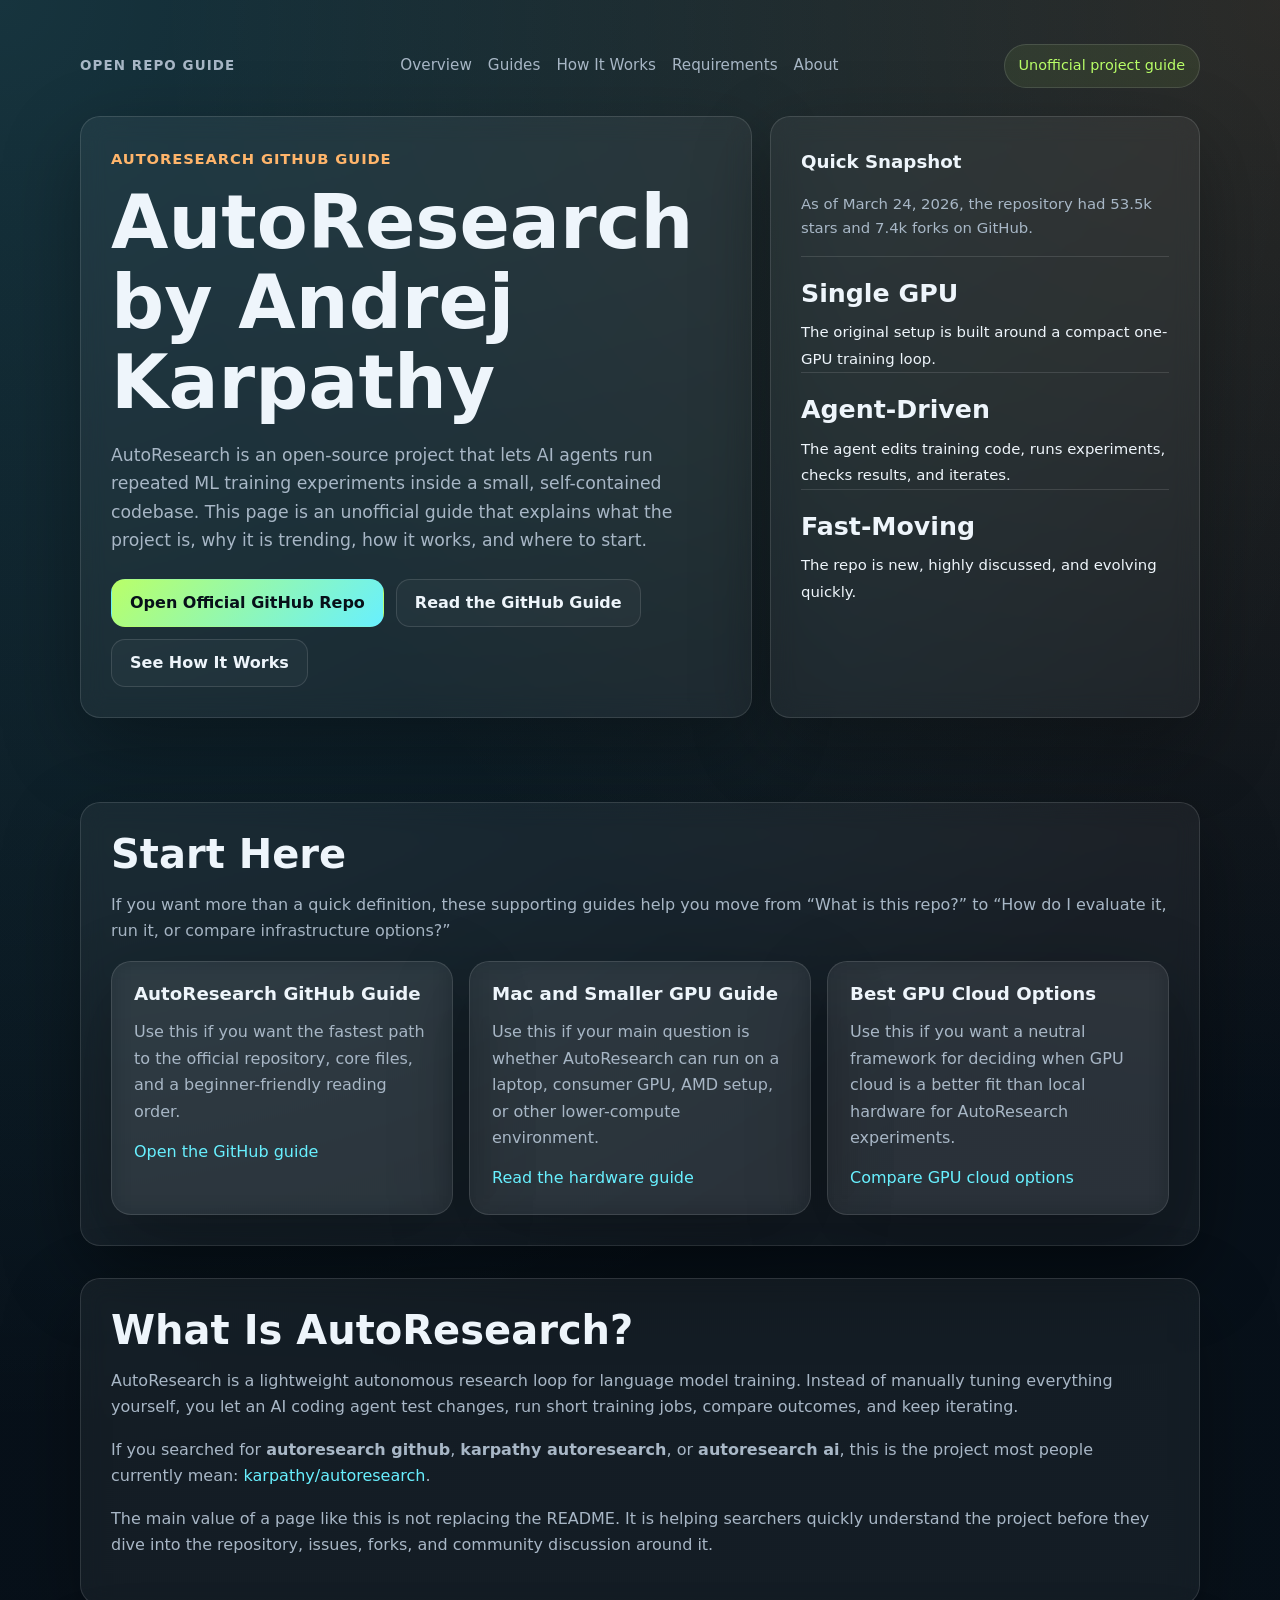
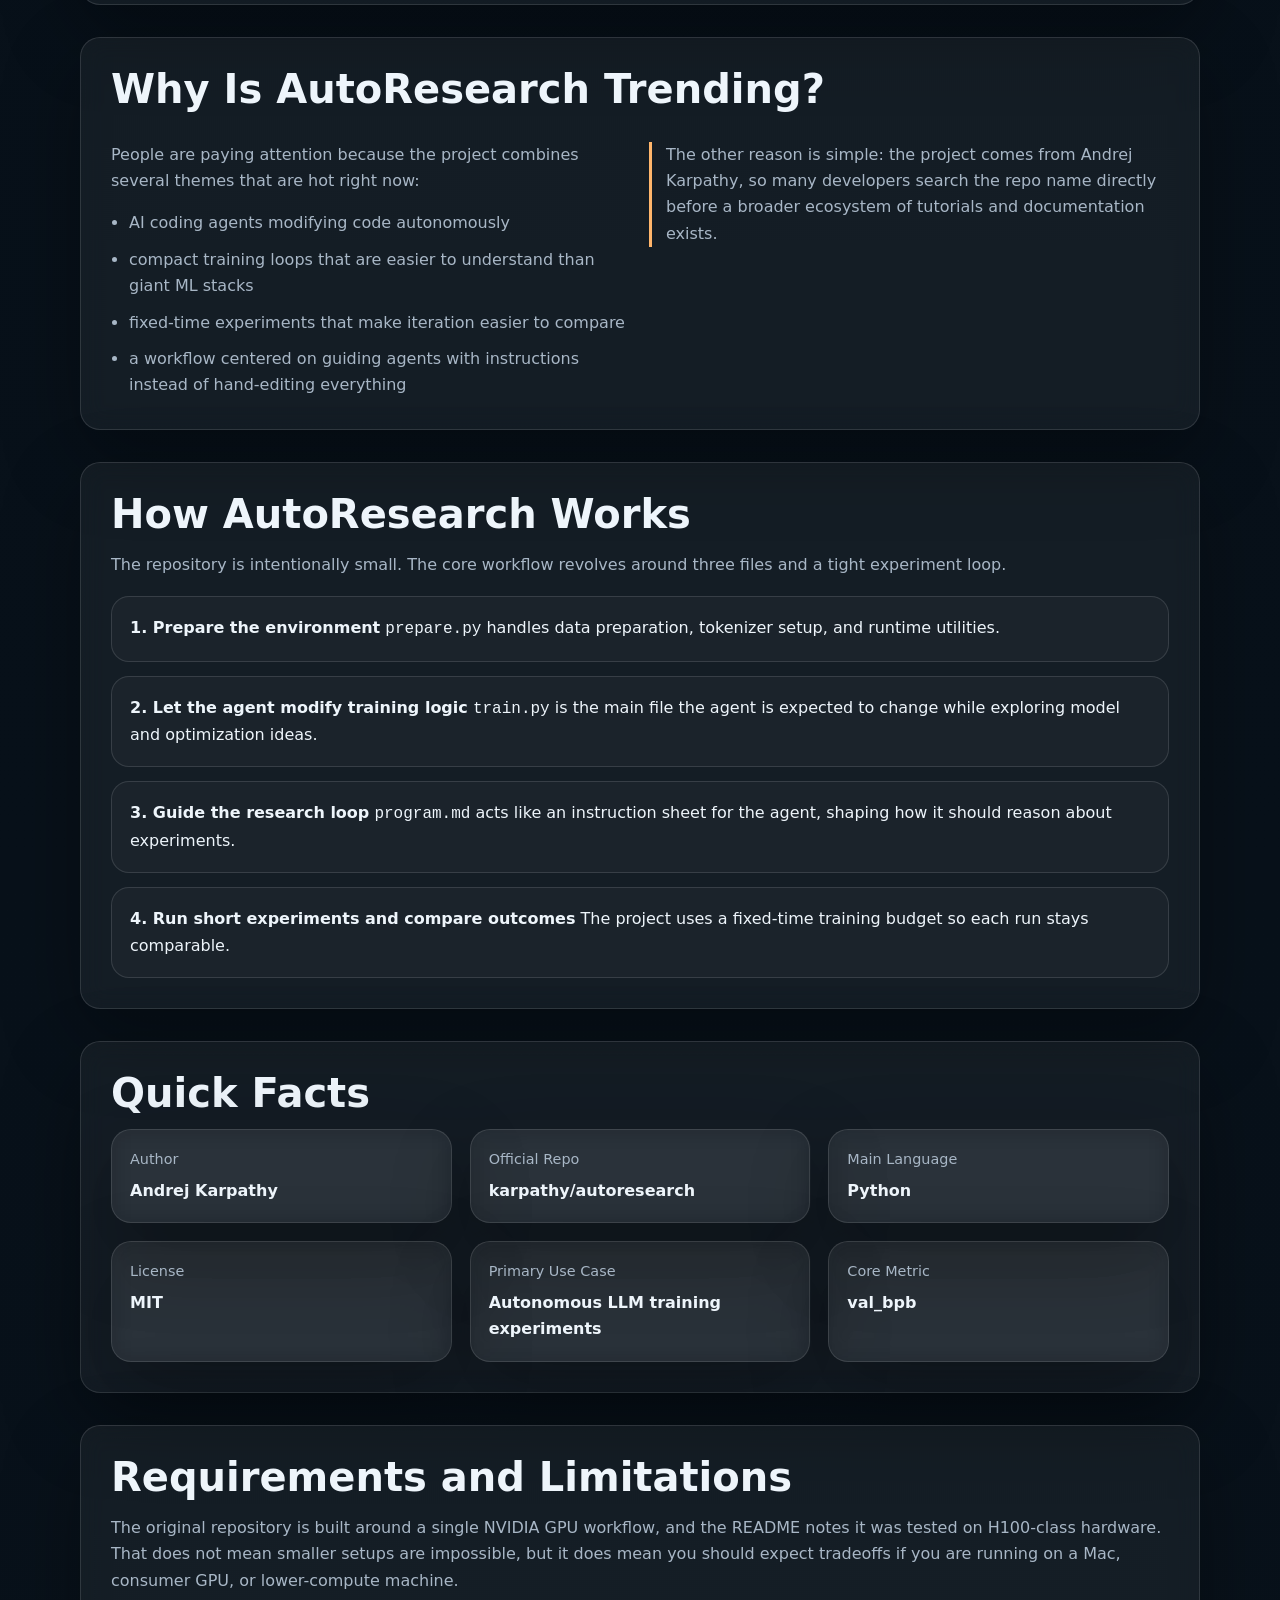
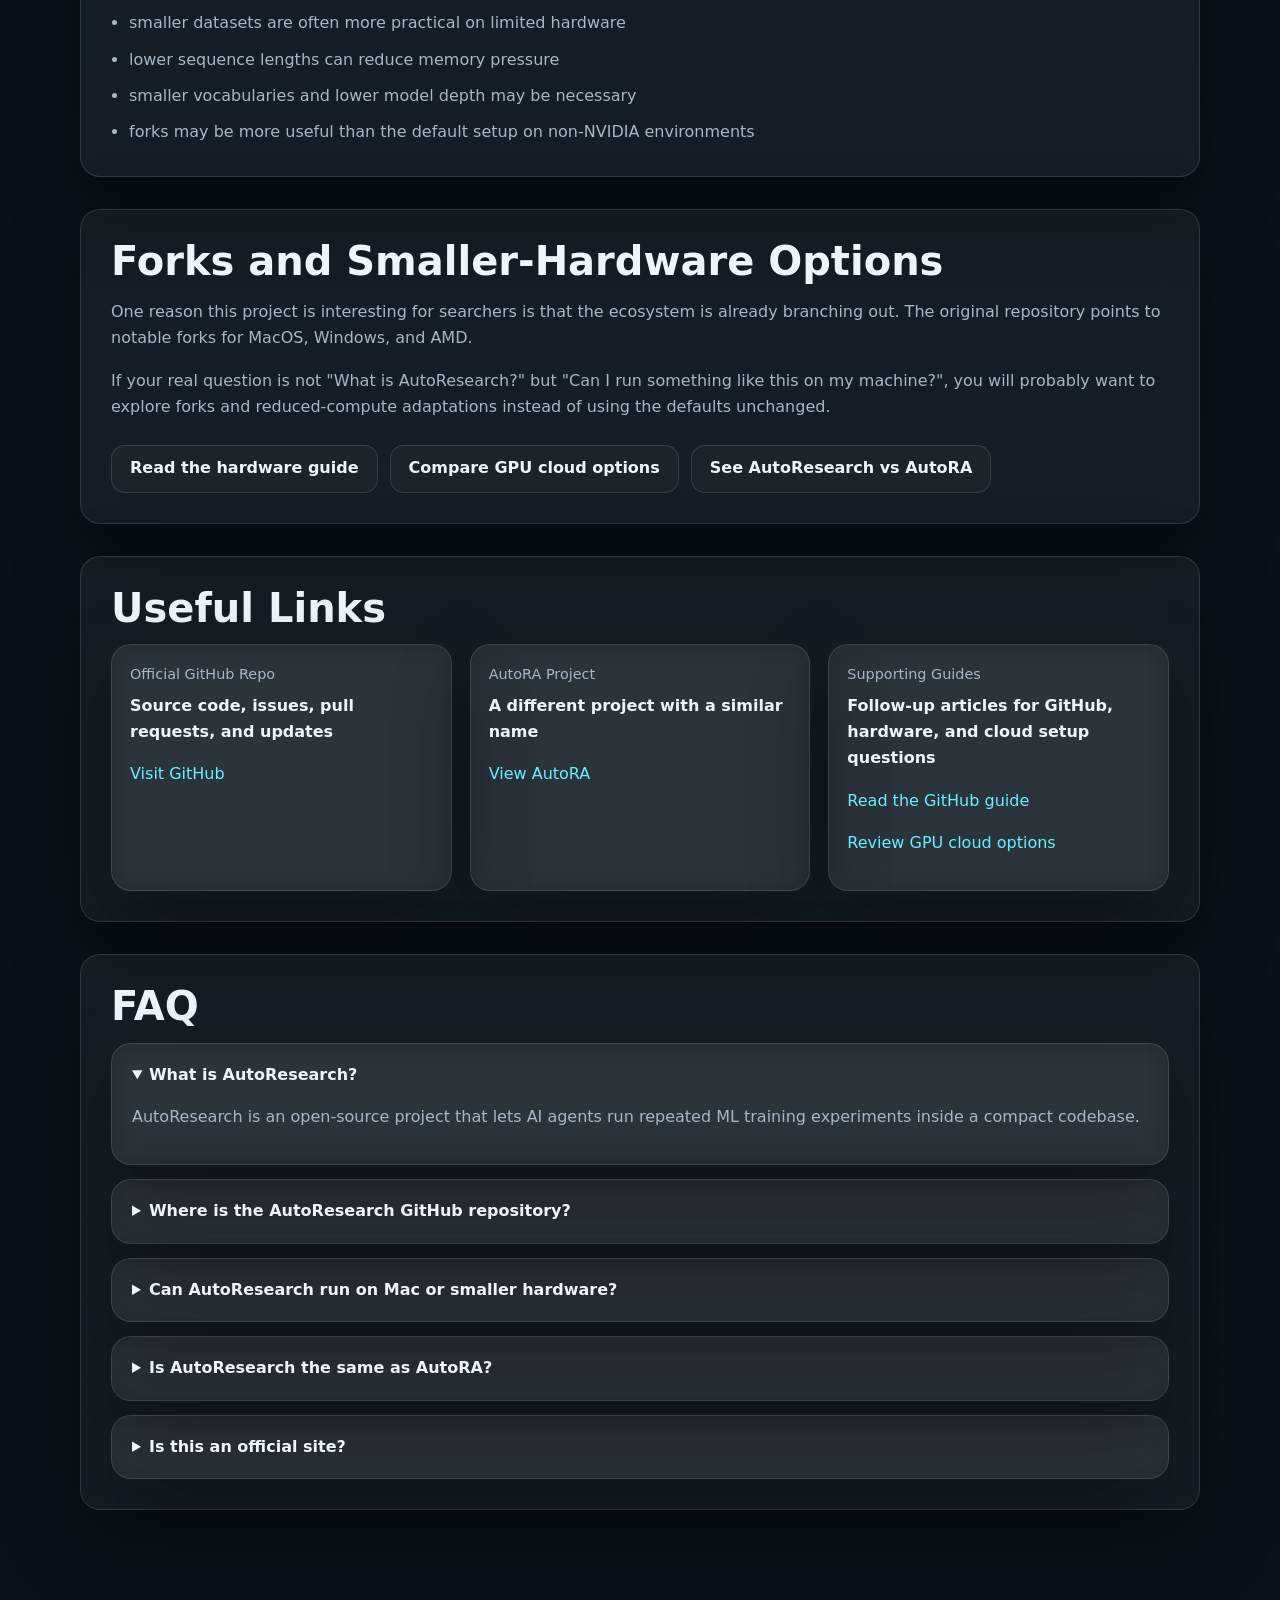
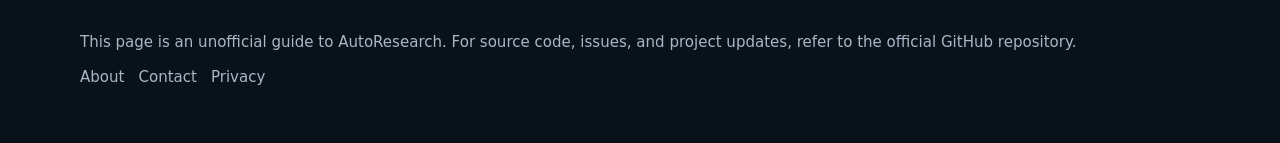
==== commit 92104314: "Add guide hub links and neutral GPU cloud page" ====
--- a/index.html
+++ b/index.html
@@ -87,6 +87,7 @@
         <div class="brand">Open Repo Guide</div>
         <nav>
           <a href="#what-is-autoresearch">Overview</a>
+          <a href="#start-here">Guides</a>
           <a href="#how-it-works">How It Works</a>
           <a href="#requirements">Requirements</a>
           <a href="/about/">About</a>
@@ -105,6 +106,7 @@
           </p>
           <div class="actions">
             <a class="btn btn-primary" href="https://github.com/karpathy/autoresearch" target="_blank" rel="noopener">Open Official GitHub Repo</a>
+            <a class="btn btn-secondary" href="/autoresearch-github-guide/">Read the GitHub Guide</a>
             <a class="btn btn-secondary" href="#how-it-works">See How It Works</a>
           </div>
         </div>
@@ -130,6 +132,35 @@
   </header>
 
   <main>
+    <section id="start-here">
+      <div class="container">
+        <div class="card">
+          <h2>Start Here</h2>
+          <p>
+            If you want more than a quick definition, these supporting guides help you move from “What is this repo?”
+            to “How do I evaluate it, run it, or compare infrastructure options?”
+          </p>
+          <div class="guide-grid">
+            <div class="card guide-card">
+              <h3>AutoResearch GitHub Guide</h3>
+              <p>Use this if you want the fastest path to the official repository, core files, and a beginner-friendly reading order.</p>
+              <a href="/autoresearch-github-guide/">Open the GitHub guide</a>
+            </div>
+            <div class="card guide-card">
+              <h3>Mac and Smaller GPU Guide</h3>
+              <p>Use this if your main question is whether AutoResearch can run on a laptop, consumer GPU, AMD setup, or other lower-compute environment.</p>
+              <a href="/run-autoresearch-on-mac-or-small-gpus/">Read the hardware guide</a>
+            </div>
+            <div class="card guide-card">
+              <h3>Best GPU Cloud Options</h3>
+              <p>Use this if you want a neutral framework for deciding when GPU cloud is a better fit than local hardware for AutoResearch experiments.</p>
+              <a href="/best-gpu-cloud-for-autoresearch/">Compare GPU cloud options</a>
+            </div>
+          </div>
+        </div>
+      </div>
+    </section>
+
     <section id="what-is-autoresearch">
       <div class="container">
         <div class="card">
@@ -273,6 +304,7 @@
           </p>
           <div class="actions">
             <a class="btn btn-secondary" href="/run-autoresearch-on-mac-or-small-gpus/">Read the hardware guide</a>
+            <a class="btn btn-secondary" href="/best-gpu-cloud-for-autoresearch/">Compare GPU cloud options</a>
             <a class="btn btn-secondary" href="/autoresearch-vs-autora/">See AutoResearch vs AutoRA</a>
           </div>
         </div>
@@ -296,8 +328,9 @@
             </div>
             <div class="fact">
               <span class="label">Supporting Guides</span>
-              <strong>Follow-up articles for hardware and setup questions</strong>
+              <strong>Follow-up articles for GitHub, hardware, and cloud setup questions</strong>
               <p><a href="/autoresearch-github-guide/">Read the GitHub guide</a></p>
+              <p><a href="/best-gpu-cloud-for-autoresearch/">Review GPU cloud options</a></p>
             </div>
           </div>
         </div>
--- a/styles.css
+++ b/styles.css
@@ -124,6 +124,12 @@
   grid-template-columns: repeat(3, minmax(0, 1fr));
 }
 
+.guide-grid {
+  display: grid;
+  grid-template-columns: repeat(3, minmax(0, 1fr));
+  gap: 16px;
+}
+
 .card,
 .hero-copy,
 .hero-side,
@@ -275,6 +281,14 @@
   padding: 18px;
 }
 
+.guide-card {
+  padding: 22px;
+}
+
+.guide-card p {
+  margin-bottom: 14px;
+}
+
 .fact .label {
   display: block;
   font-size: 0.9rem;
@@ -324,6 +338,11 @@
   gap: 6px;
 }
 
+.page-meta time,
+.page-meta a {
+  color: inherit;
+}
+
 .article {
   display: grid;
   grid-template-columns: minmax(0, 1fr) 280px;
@@ -393,6 +412,7 @@
   .grid-2,
   .grid-3,
   .facts,
+  .guide-grid,
   .article {
     grid-template-columns: 1fr;
   }
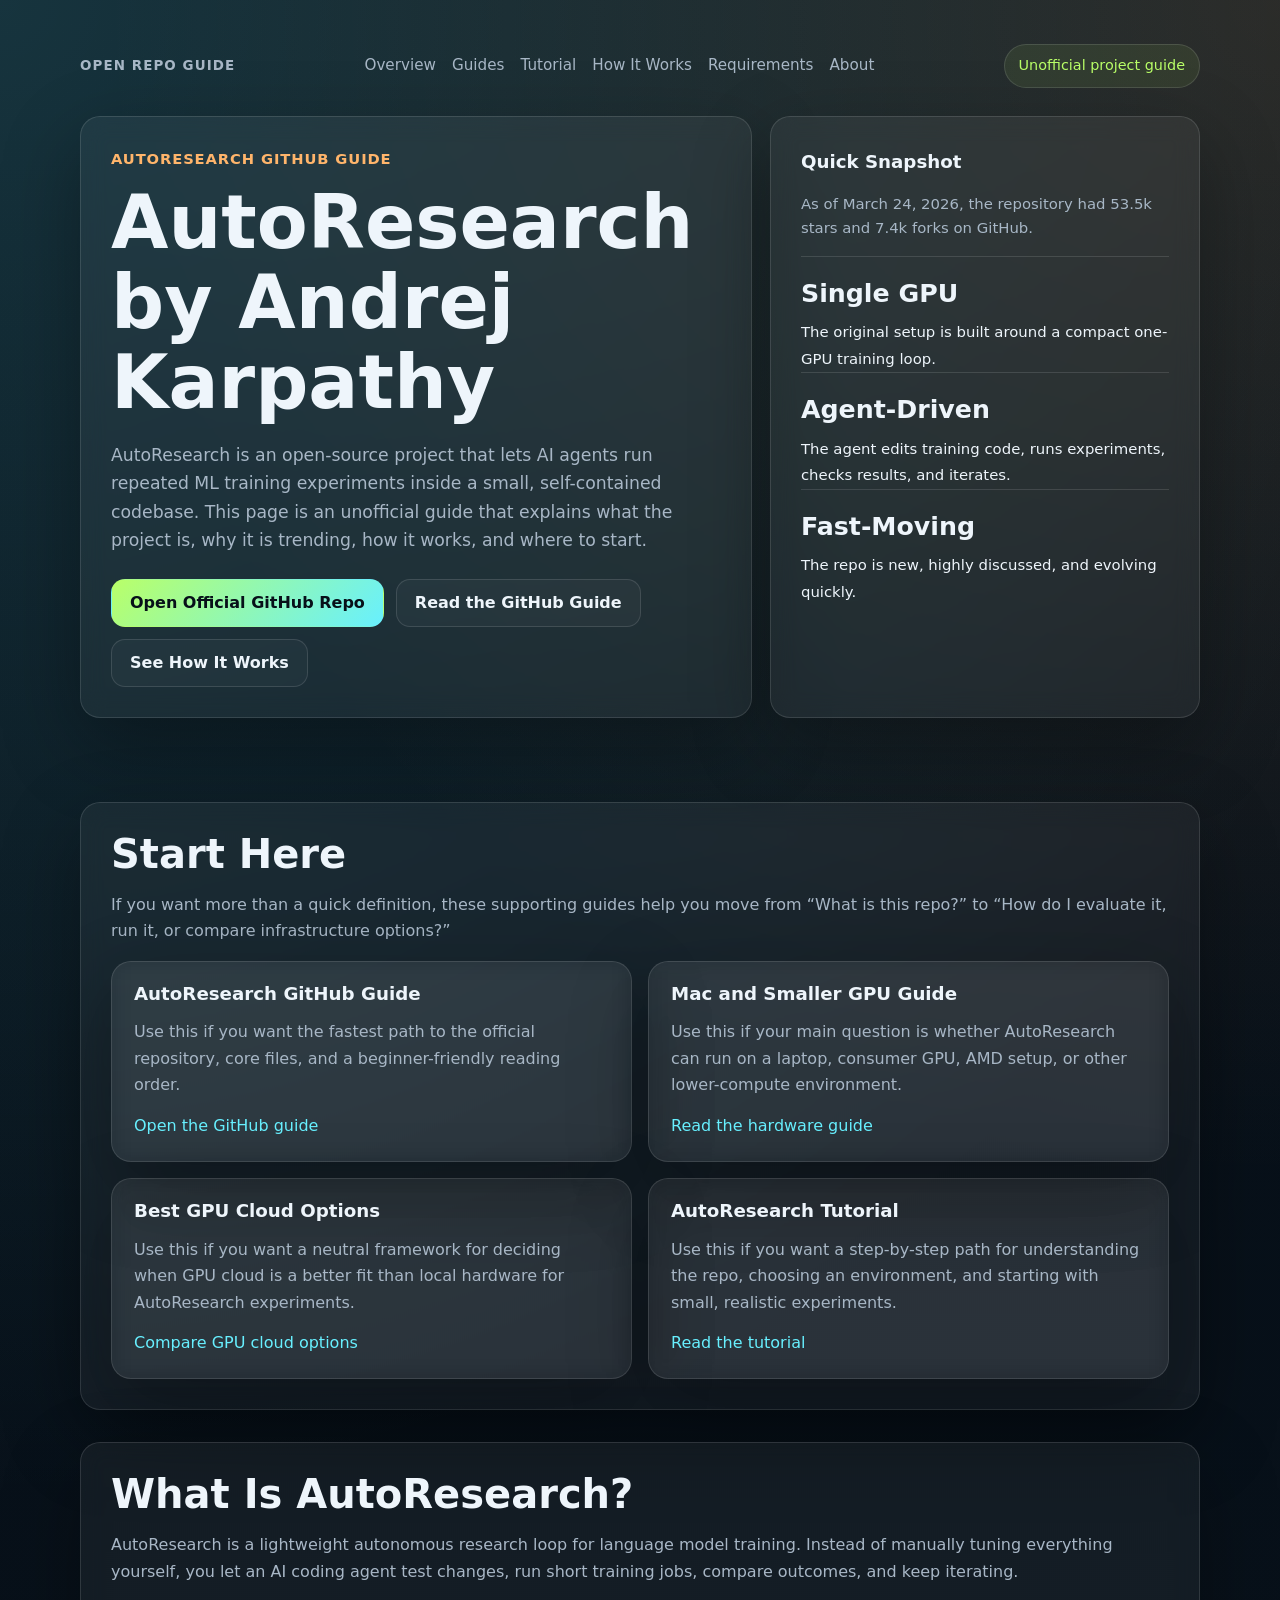
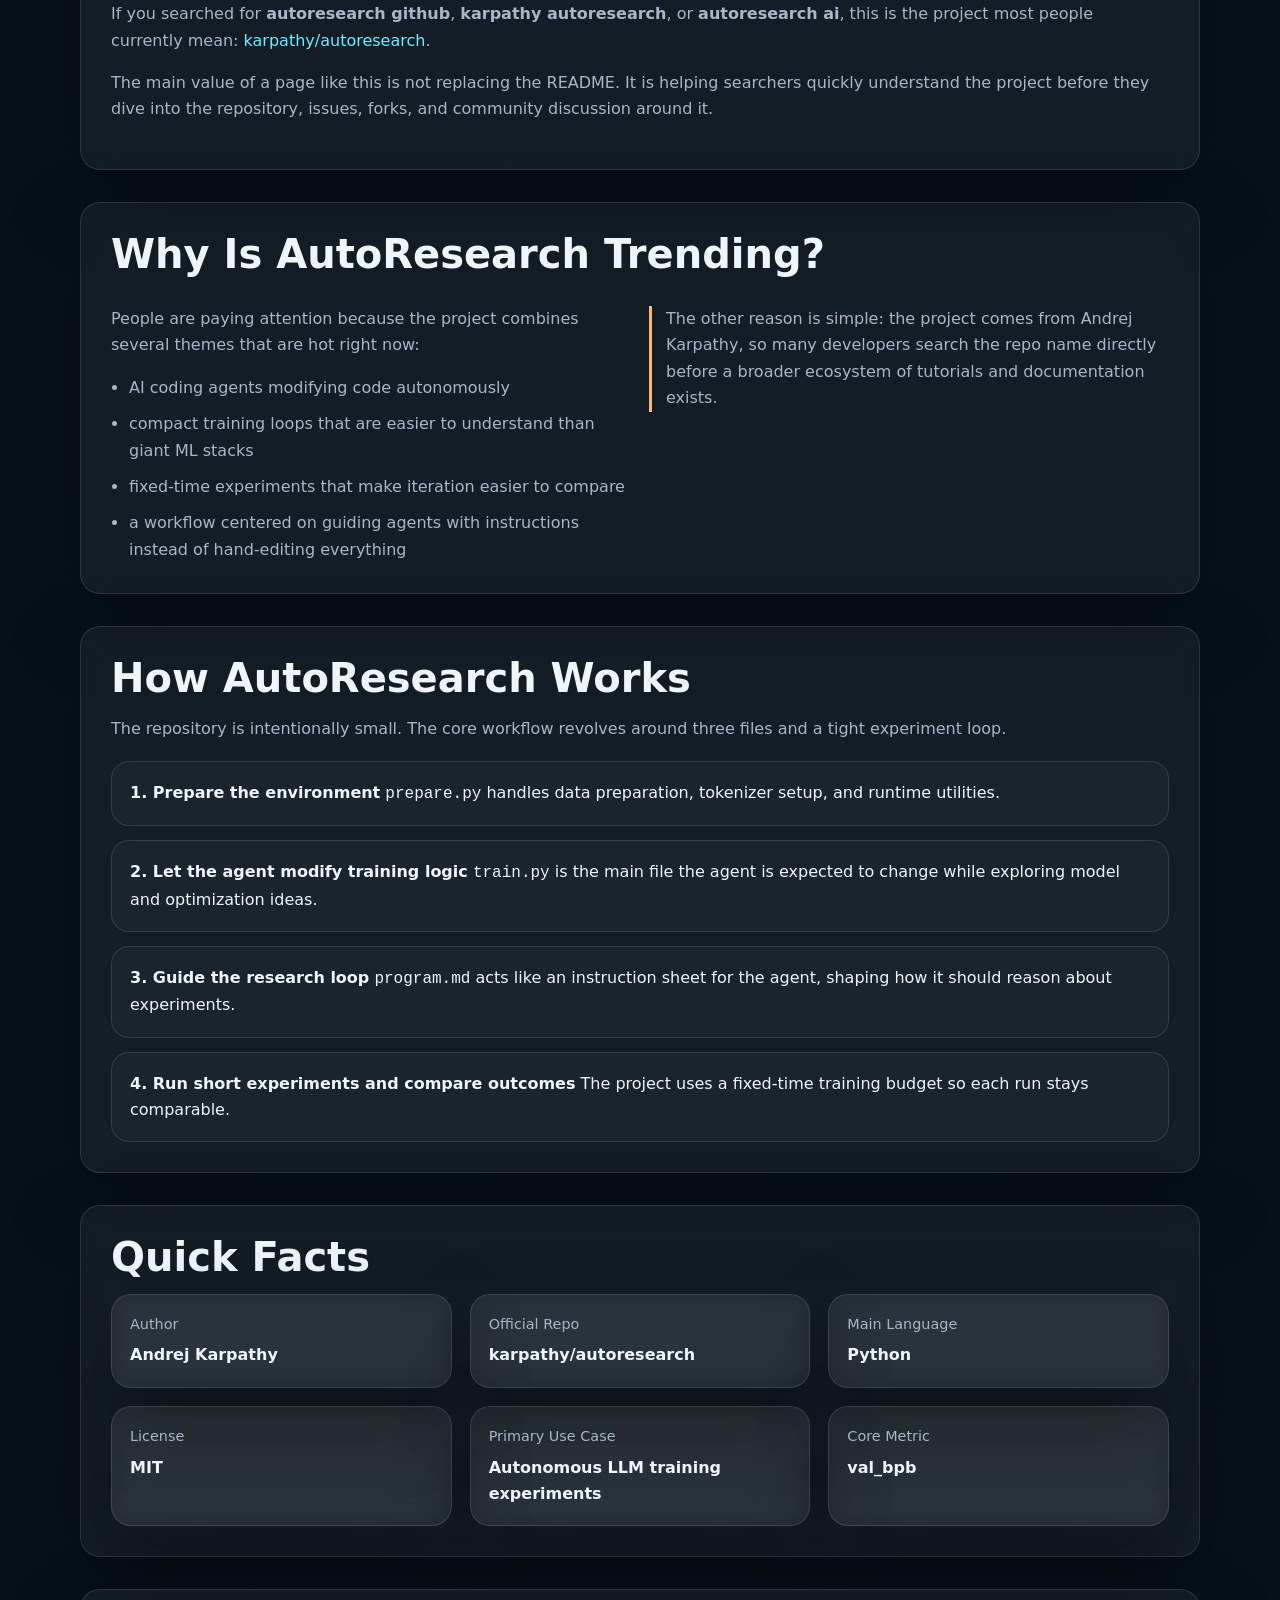
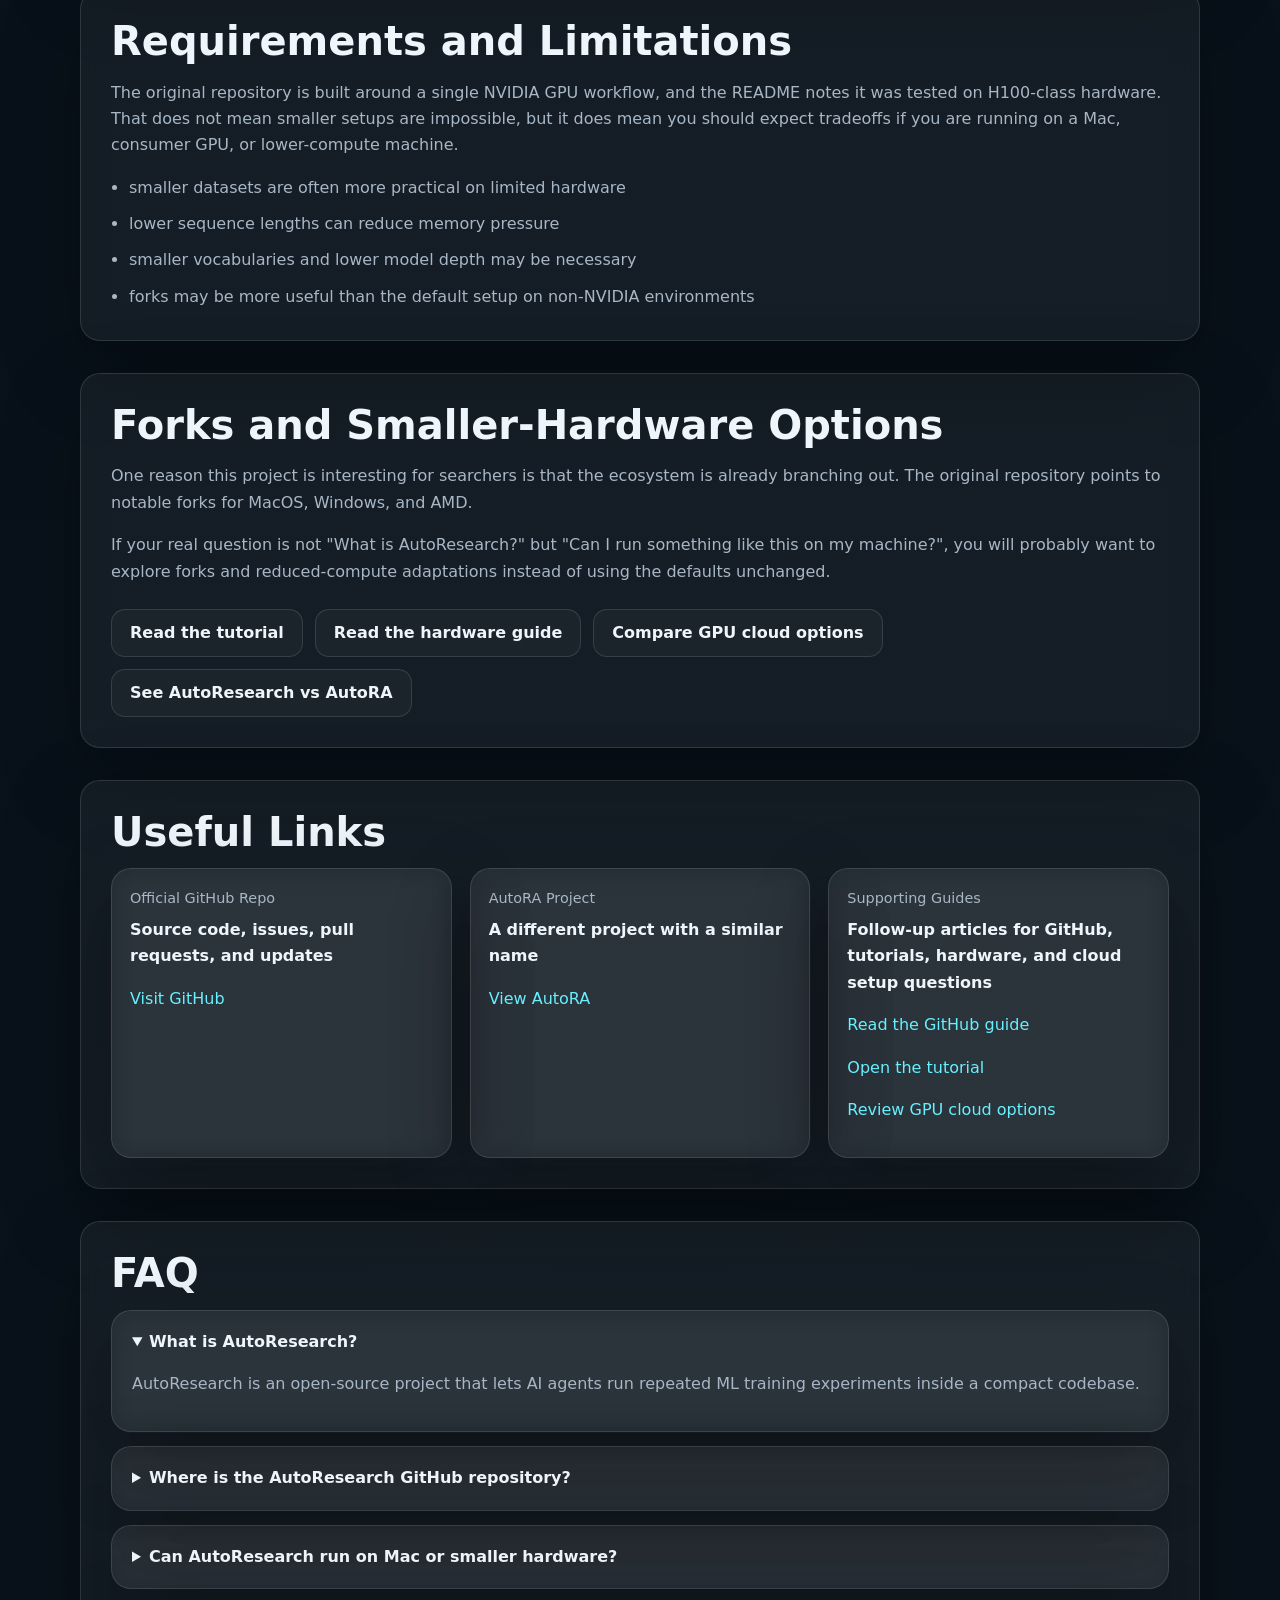
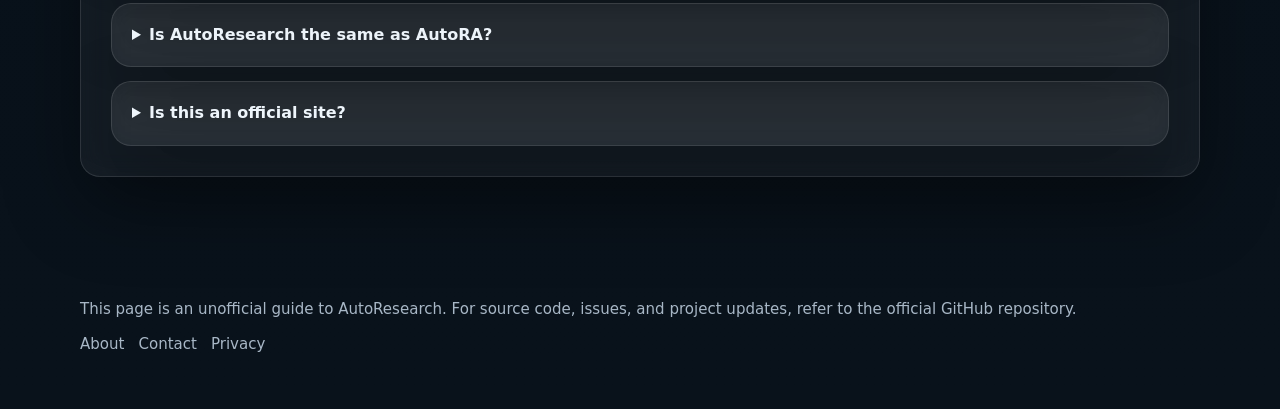
==== commit 93500a67: "Add AutoResearch tutorial and tighten meta tags" ====
--- a/index.html
+++ b/index.html
@@ -88,6 +88,7 @@
         <nav>
           <a href="#what-is-autoresearch">Overview</a>
           <a href="#start-here">Guides</a>
+          <a href="/autoresearch-tutorial/">Tutorial</a>
           <a href="#how-it-works">How It Works</a>
           <a href="#requirements">Requirements</a>
           <a href="/about/">About</a>
@@ -155,6 +156,11 @@
               <h3>Best GPU Cloud Options</h3>
               <p>Use this if you want a neutral framework for deciding when GPU cloud is a better fit than local hardware for AutoResearch experiments.</p>
               <a href="/best-gpu-cloud-for-autoresearch/">Compare GPU cloud options</a>
+            </div>
+            <div class="card guide-card">
+              <h3>AutoResearch Tutorial</h3>
+              <p>Use this if you want a step-by-step path for understanding the repo, choosing an environment, and starting with small, realistic experiments.</p>
+              <a href="/autoresearch-tutorial/">Read the tutorial</a>
             </div>
           </div>
         </div>
@@ -303,6 +309,7 @@
             probably want to explore forks and reduced-compute adaptations instead of using the defaults unchanged.
           </p>
           <div class="actions">
+            <a class="btn btn-secondary" href="/autoresearch-tutorial/">Read the tutorial</a>
             <a class="btn btn-secondary" href="/run-autoresearch-on-mac-or-small-gpus/">Read the hardware guide</a>
             <a class="btn btn-secondary" href="/best-gpu-cloud-for-autoresearch/">Compare GPU cloud options</a>
             <a class="btn btn-secondary" href="/autoresearch-vs-autora/">See AutoResearch vs AutoRA</a>
@@ -328,8 +335,9 @@
             </div>
             <div class="fact">
               <span class="label">Supporting Guides</span>
-              <strong>Follow-up articles for GitHub, hardware, and cloud setup questions</strong>
+              <strong>Follow-up articles for GitHub, tutorials, hardware, and cloud setup questions</strong>
               <p><a href="/autoresearch-github-guide/">Read the GitHub guide</a></p>
+              <p><a href="/autoresearch-tutorial/">Open the tutorial</a></p>
               <p><a href="/best-gpu-cloud-for-autoresearch/">Review GPU cloud options</a></p>
             </div>
           </div>
--- a/styles.css
+++ b/styles.css
@@ -126,7 +126,7 @@
 
 .guide-grid {
   display: grid;
-  grid-template-columns: repeat(3, minmax(0, 1fr));
+  grid-template-columns: repeat(2, minmax(0, 1fr));
   gap: 16px;
 }
 
